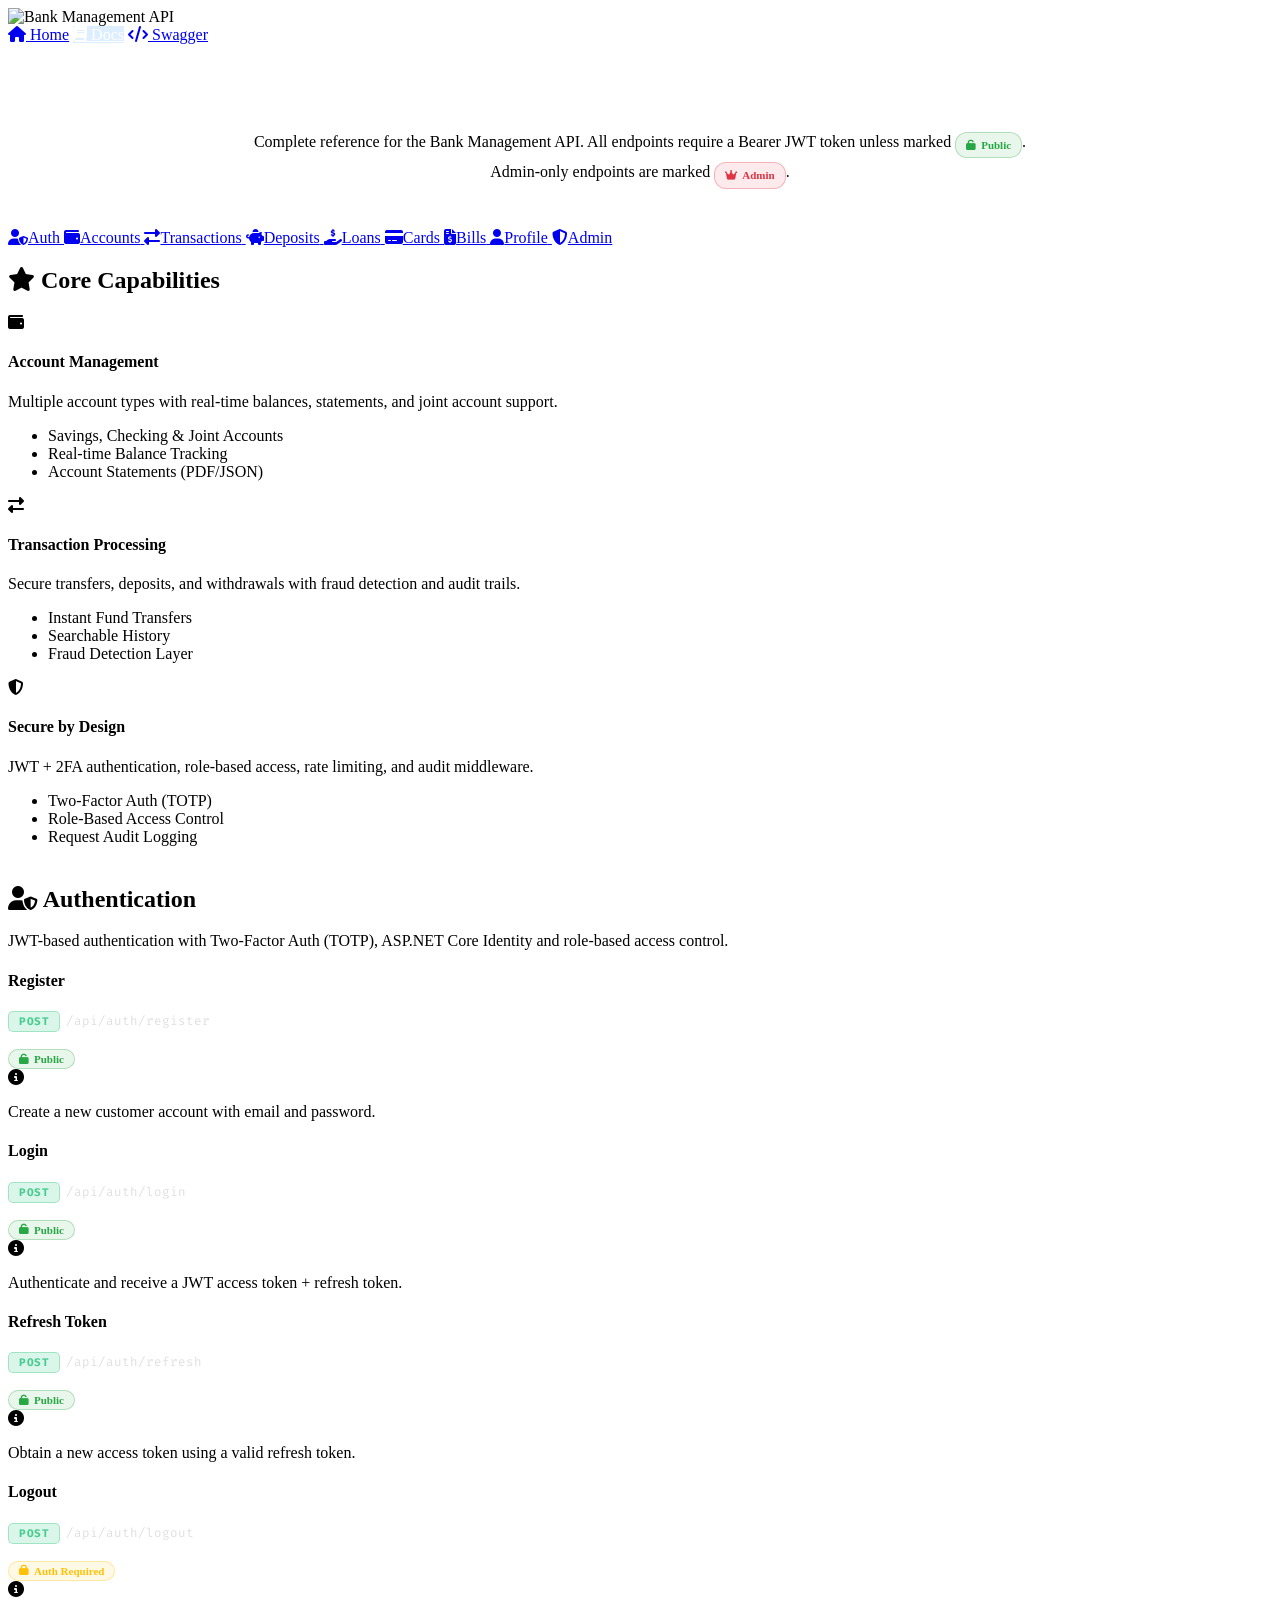
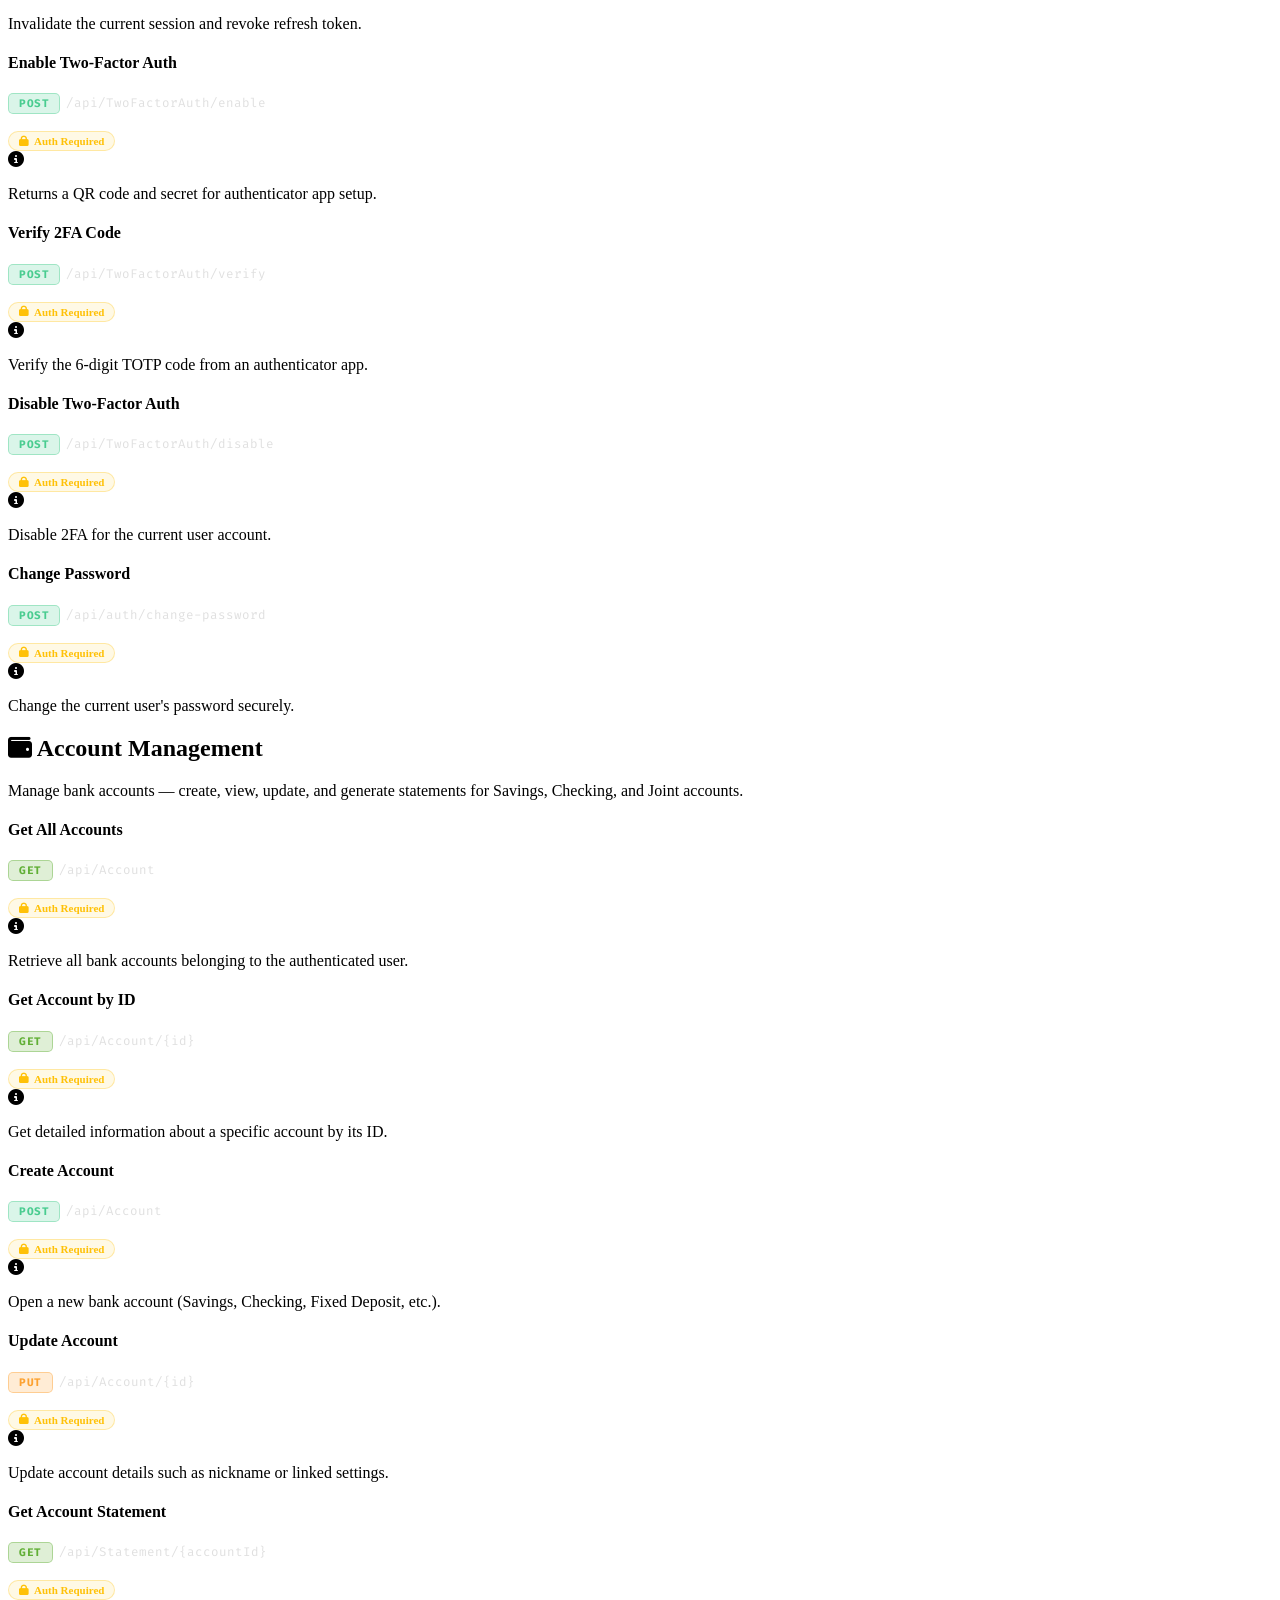
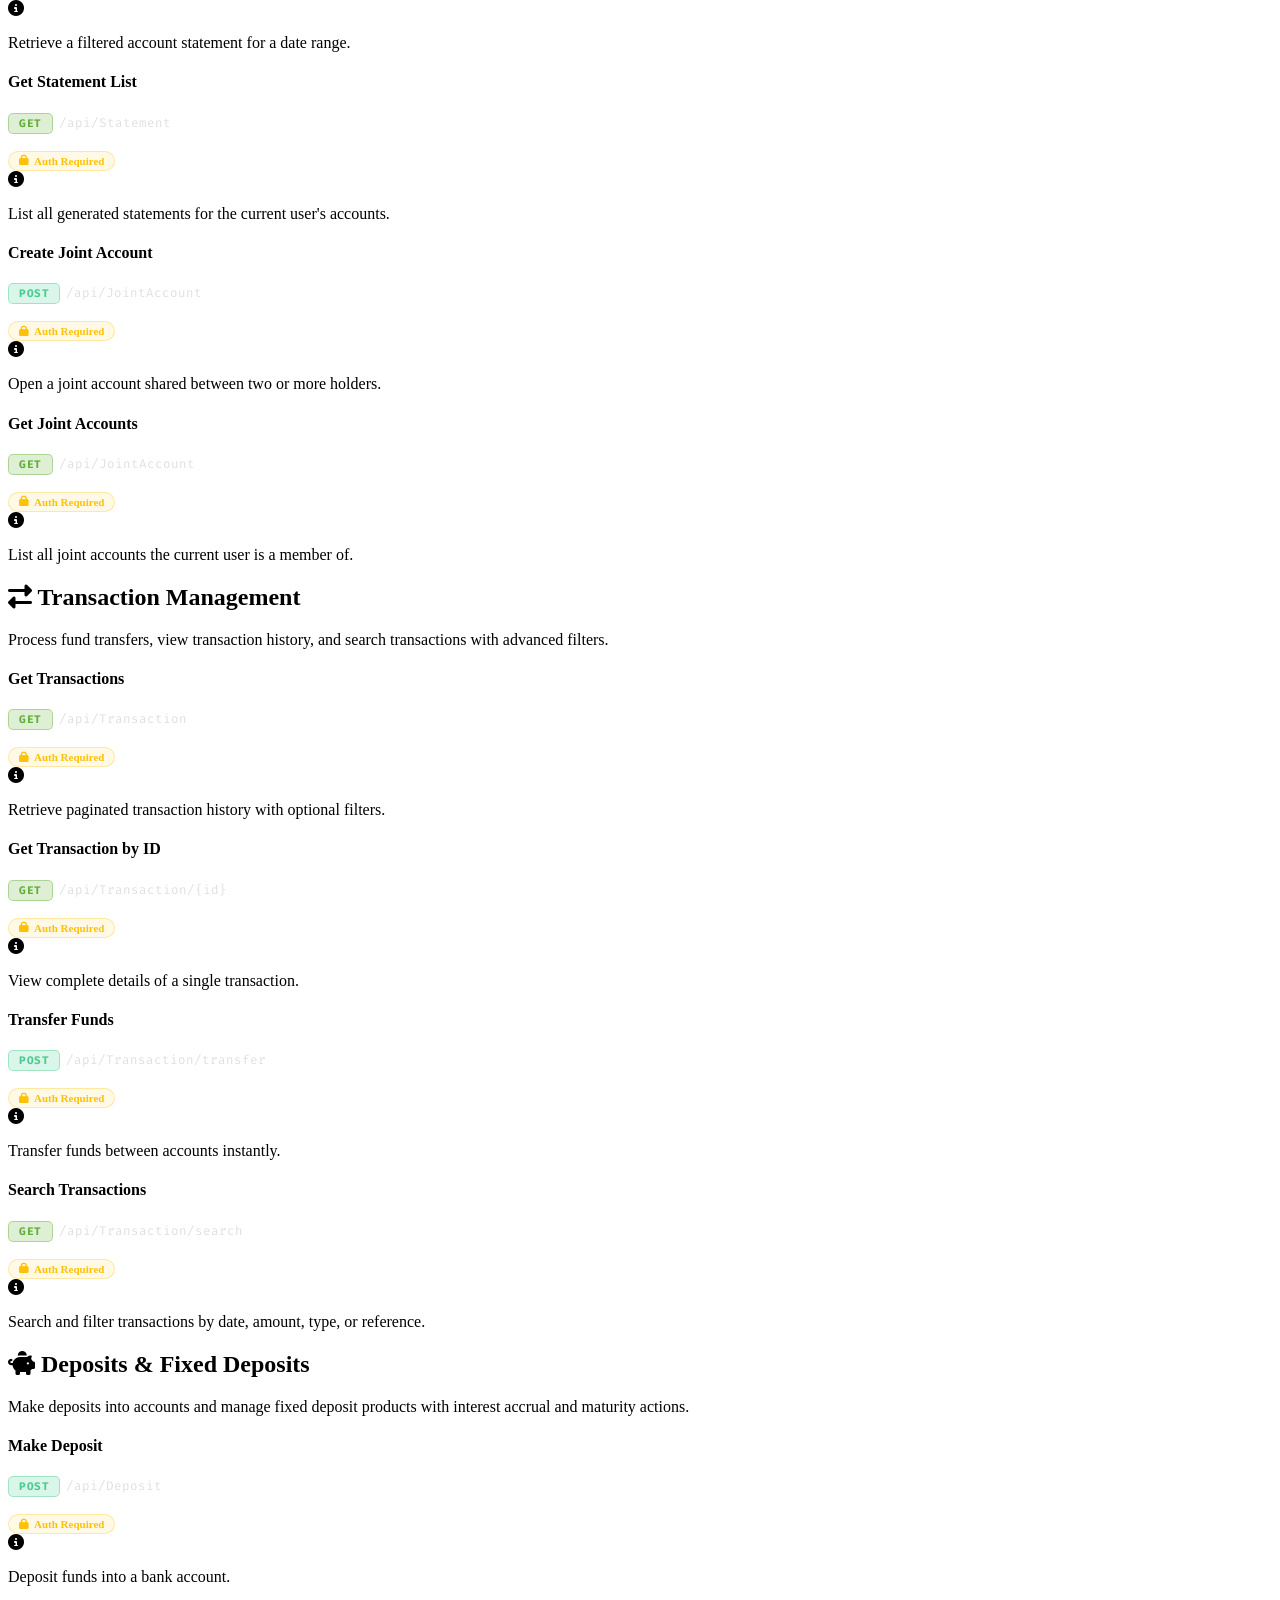
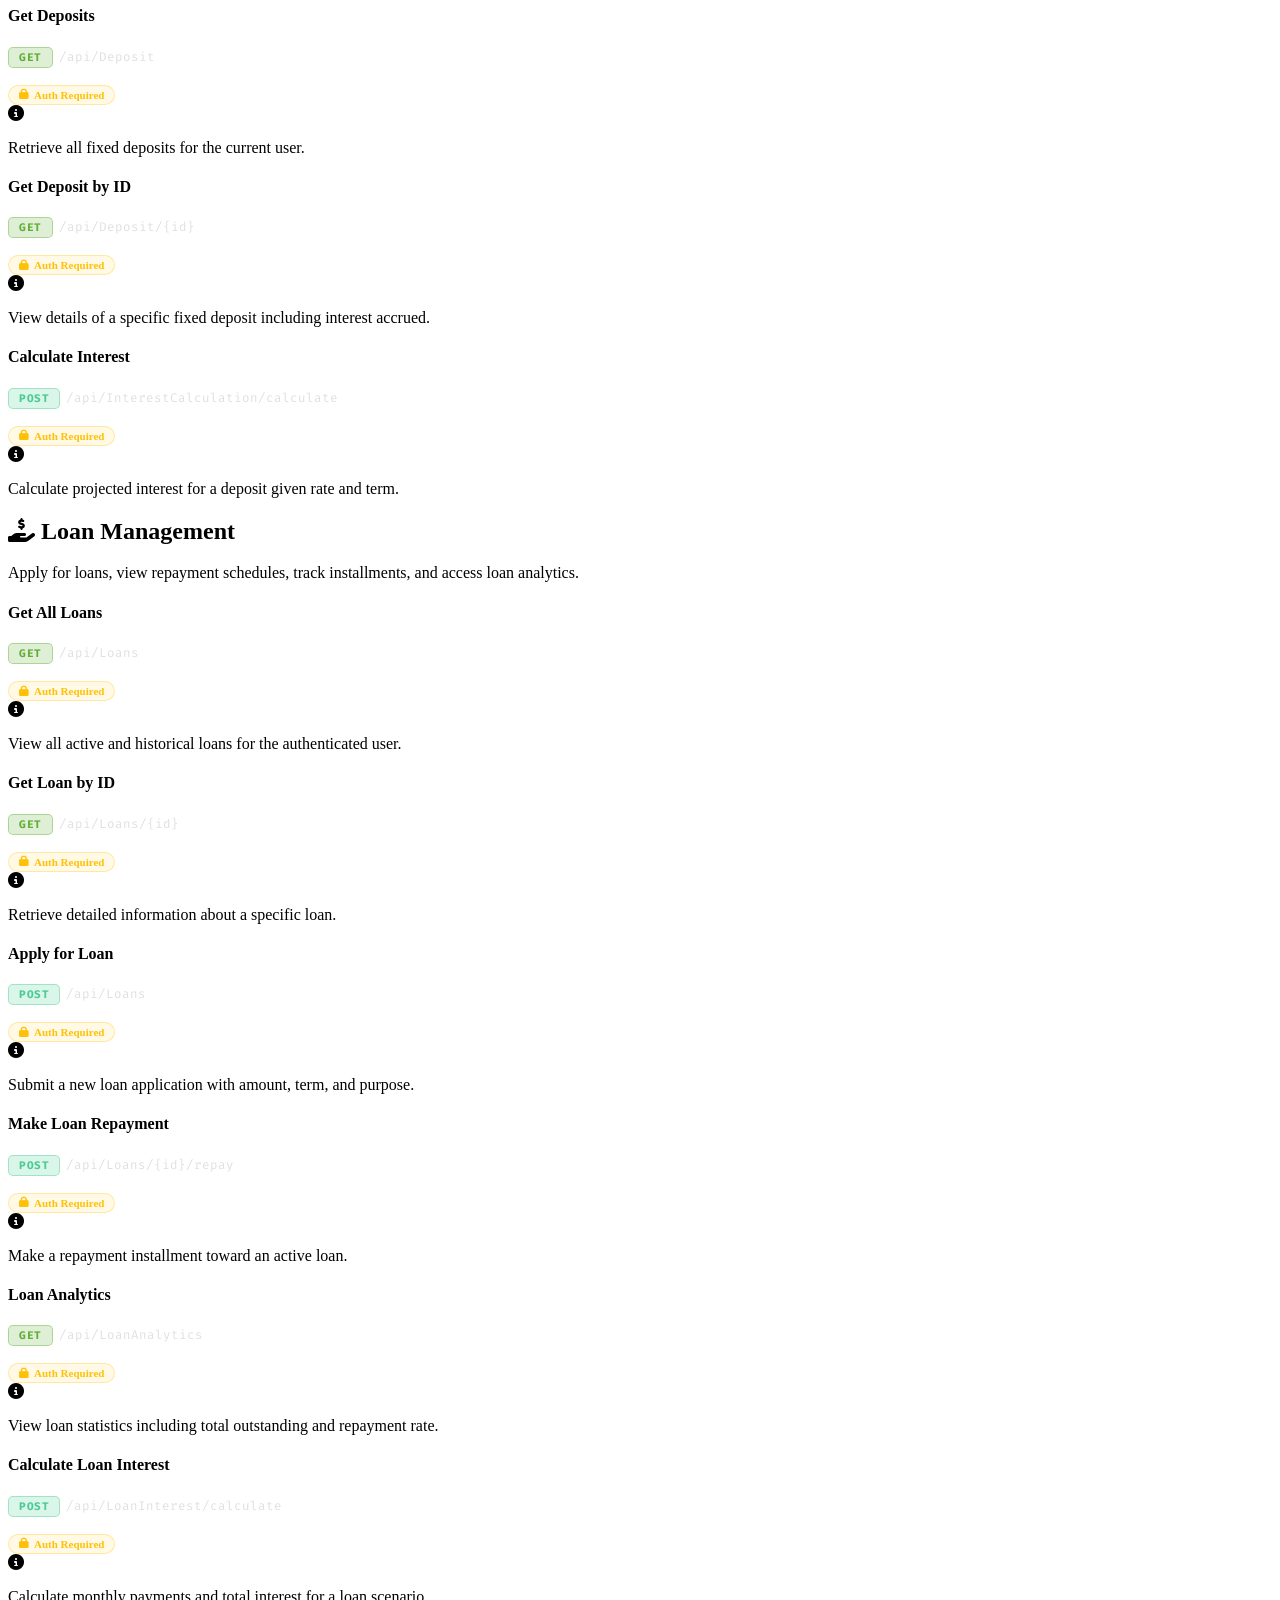
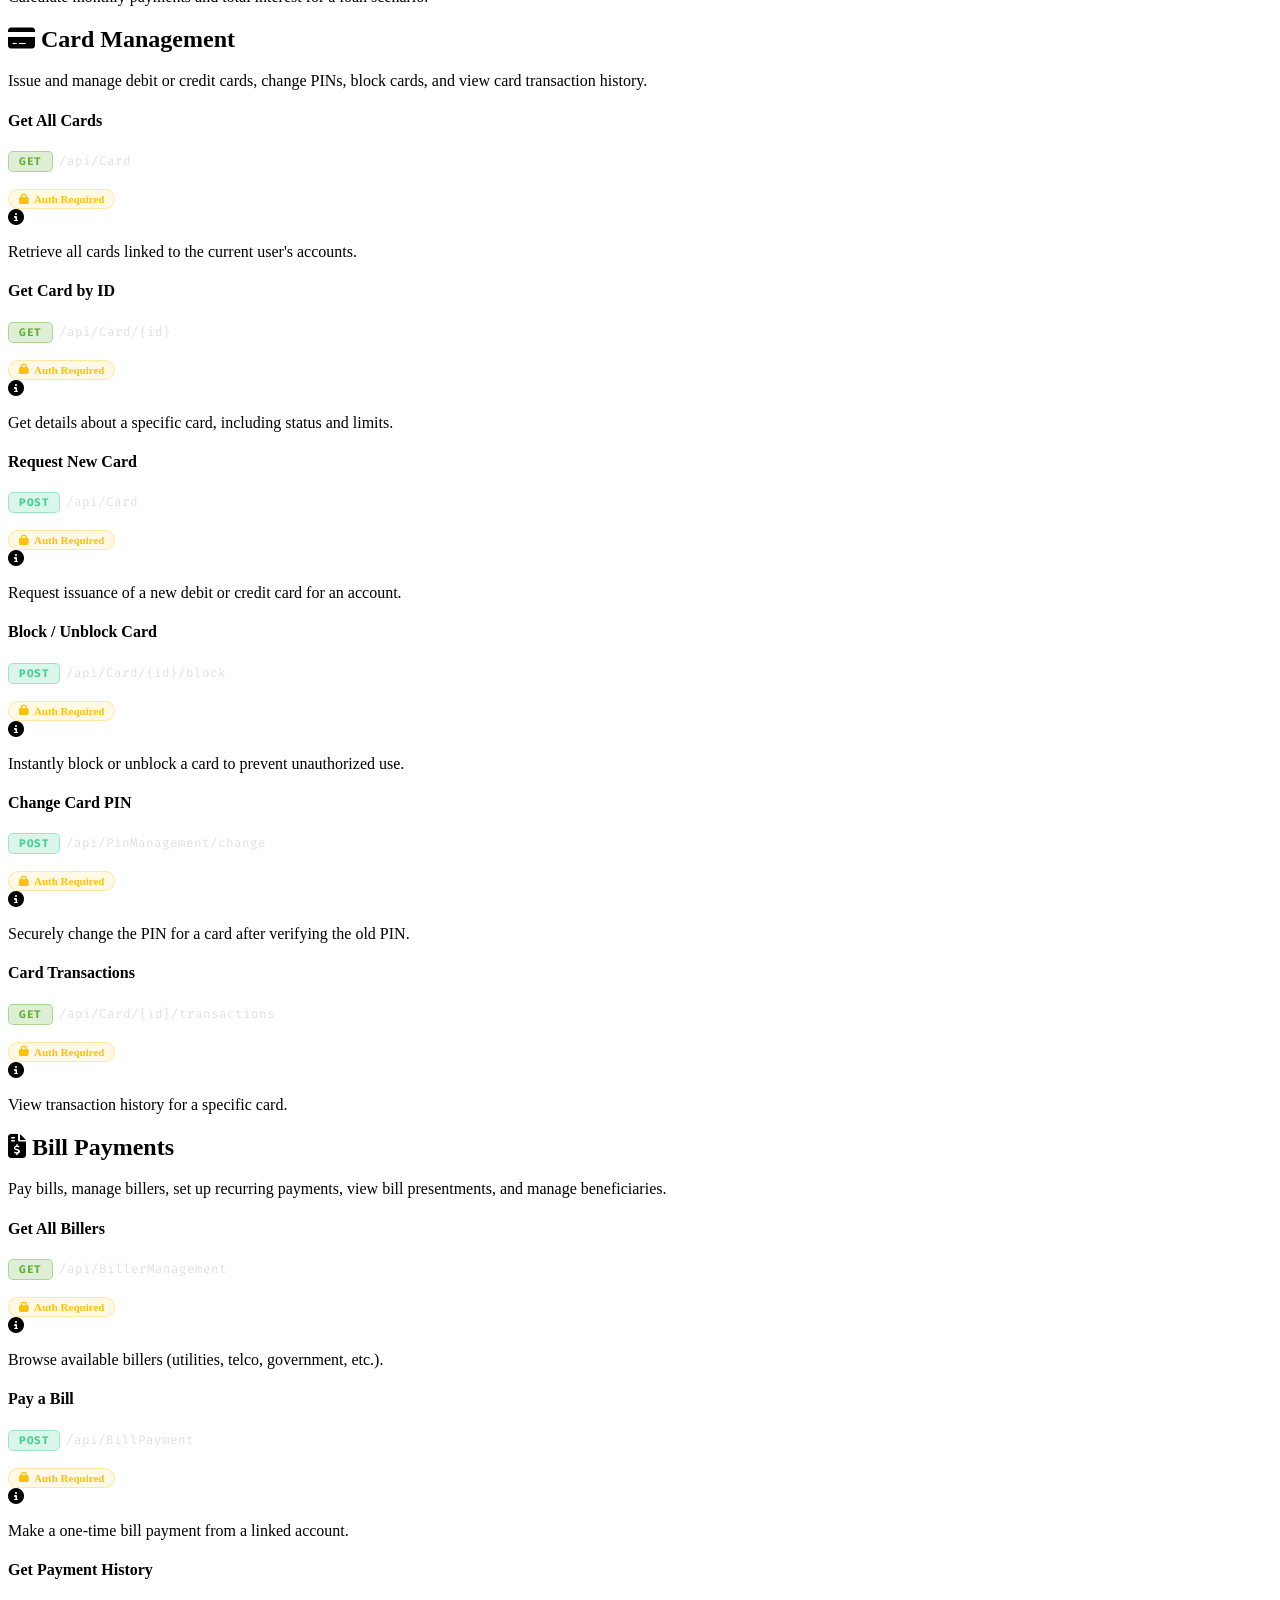
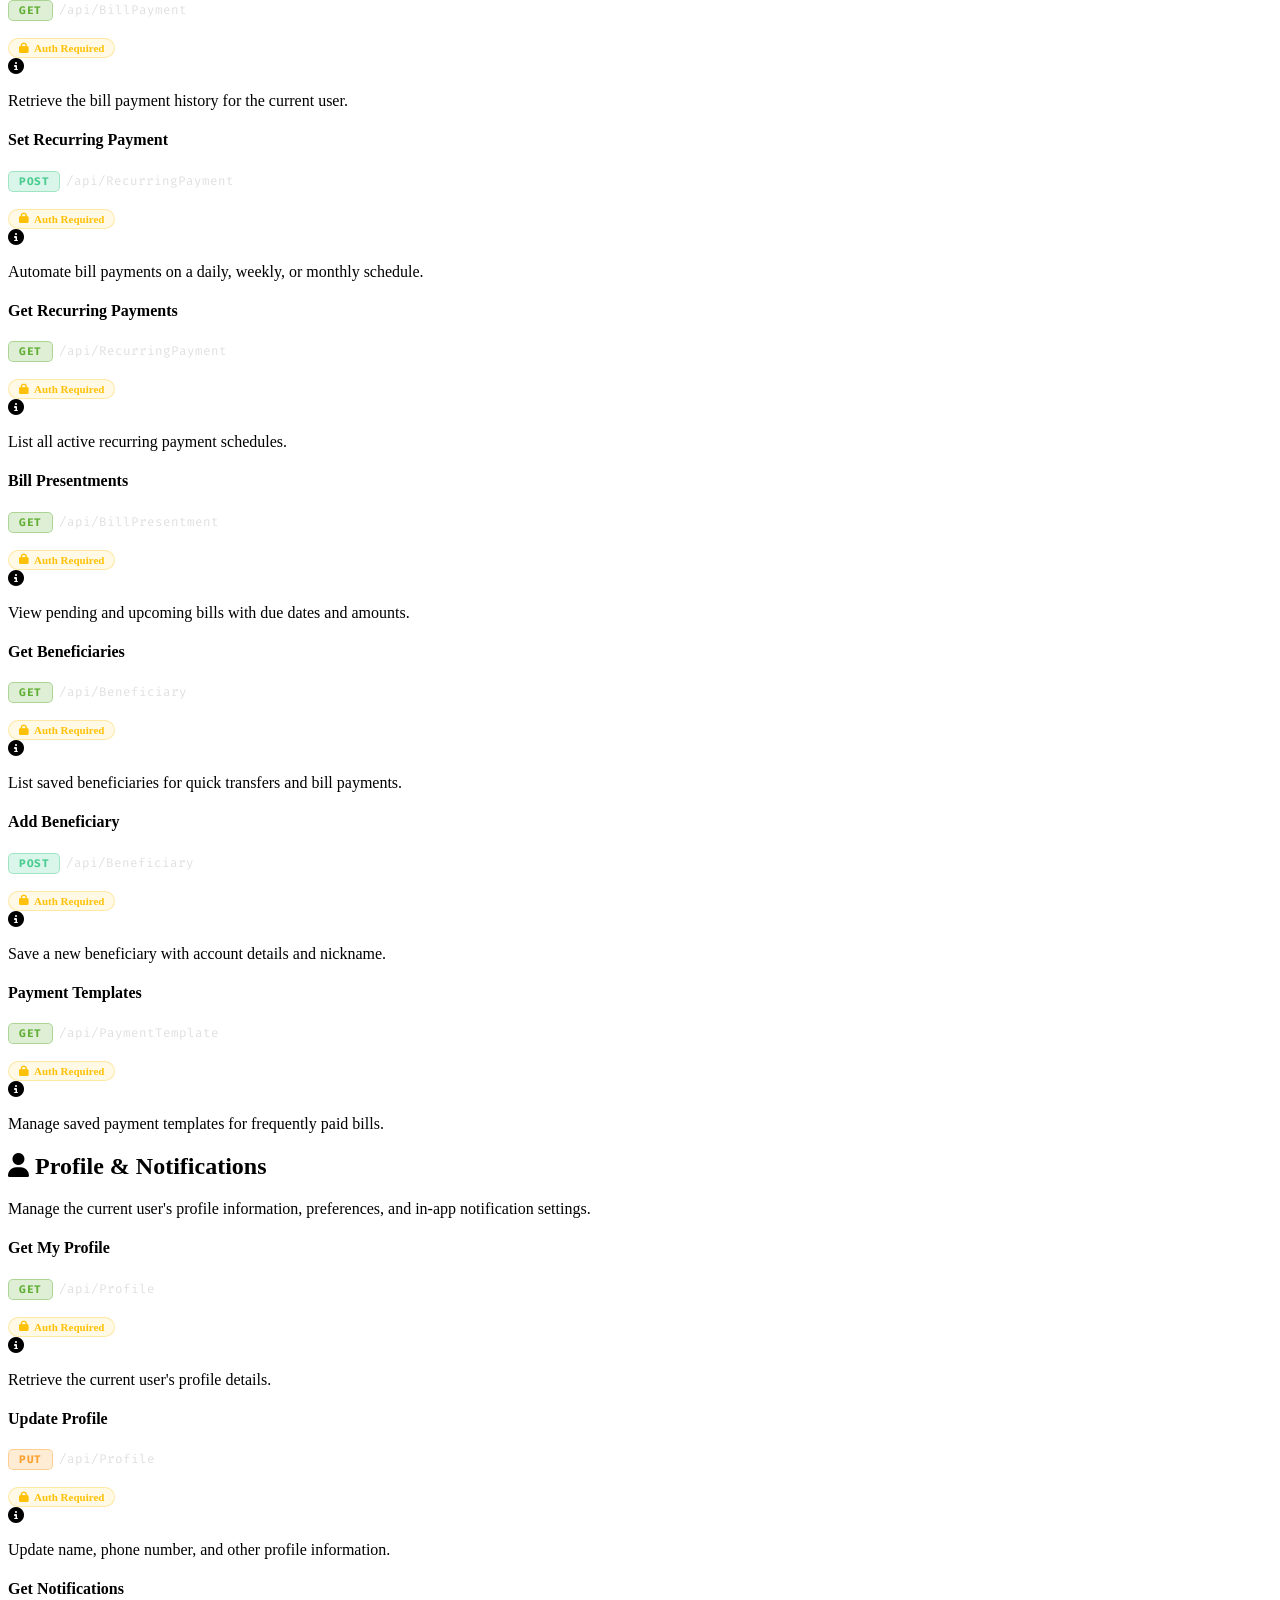
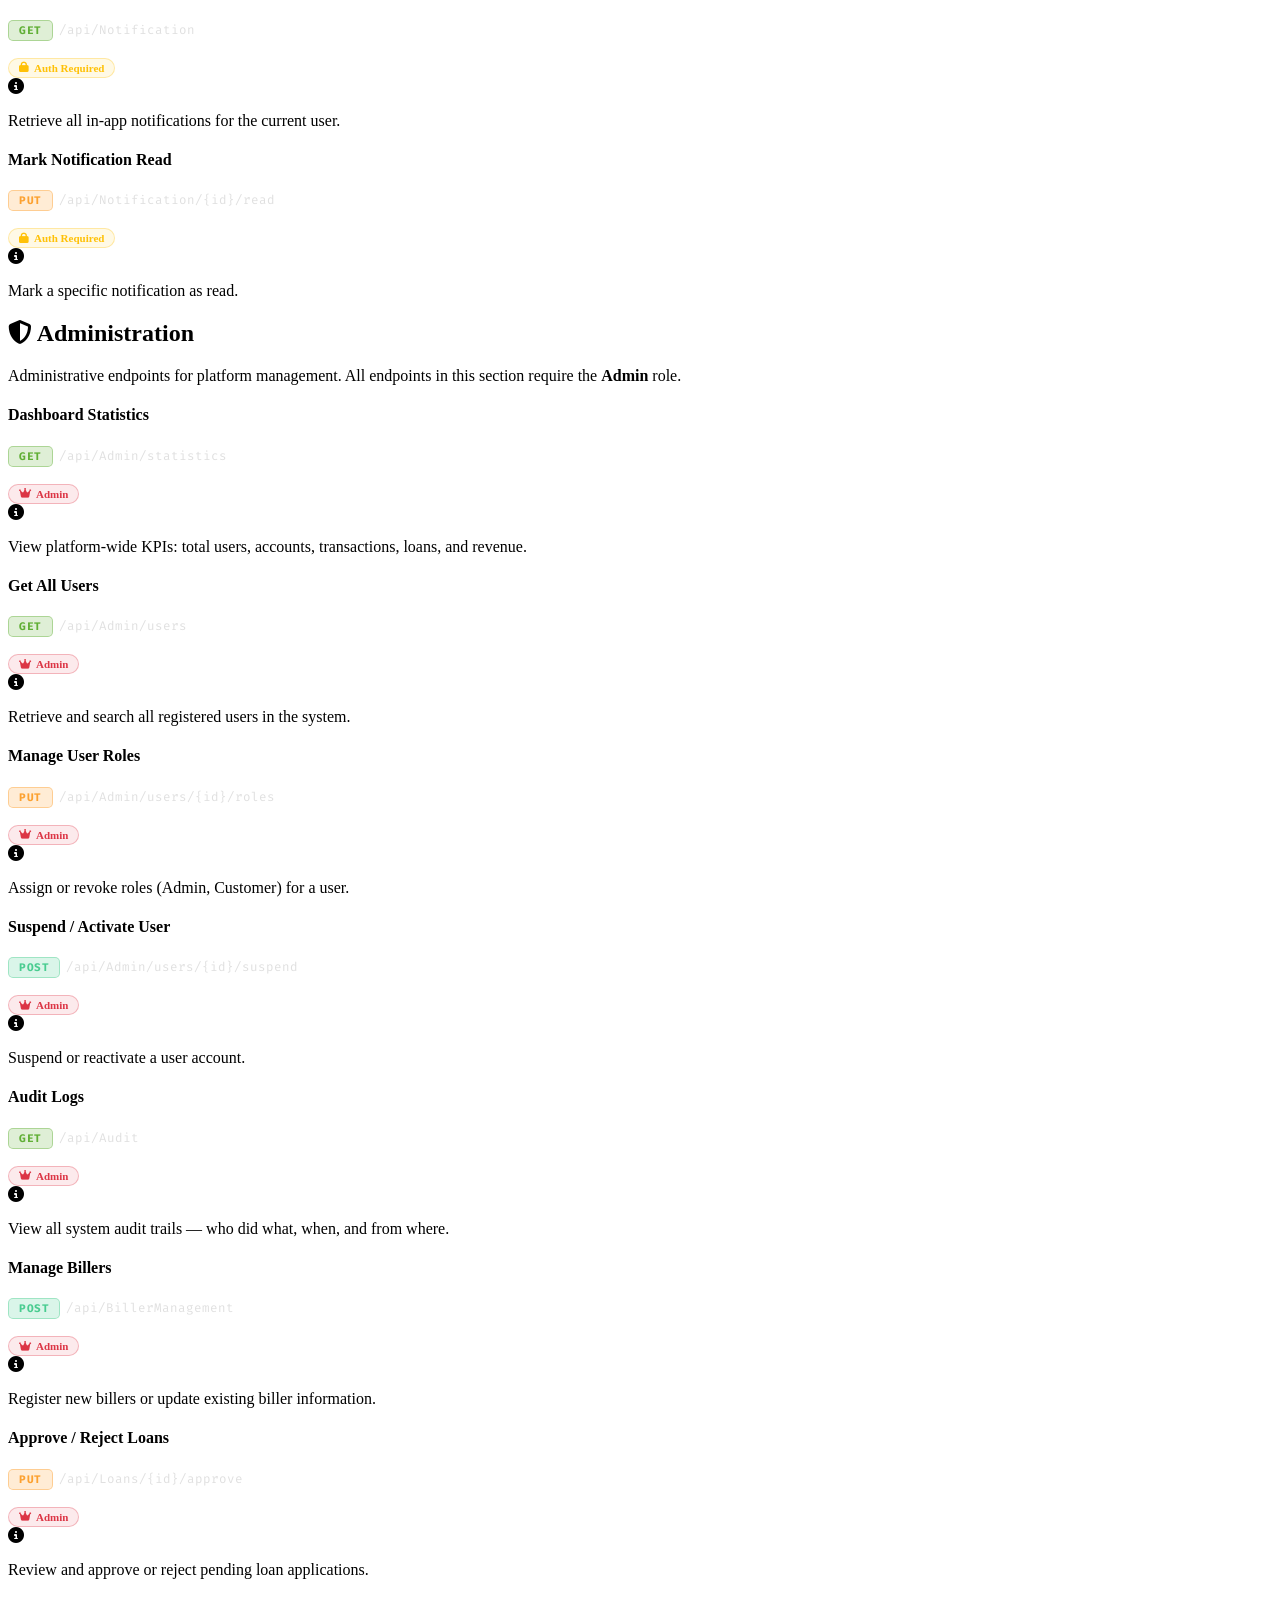
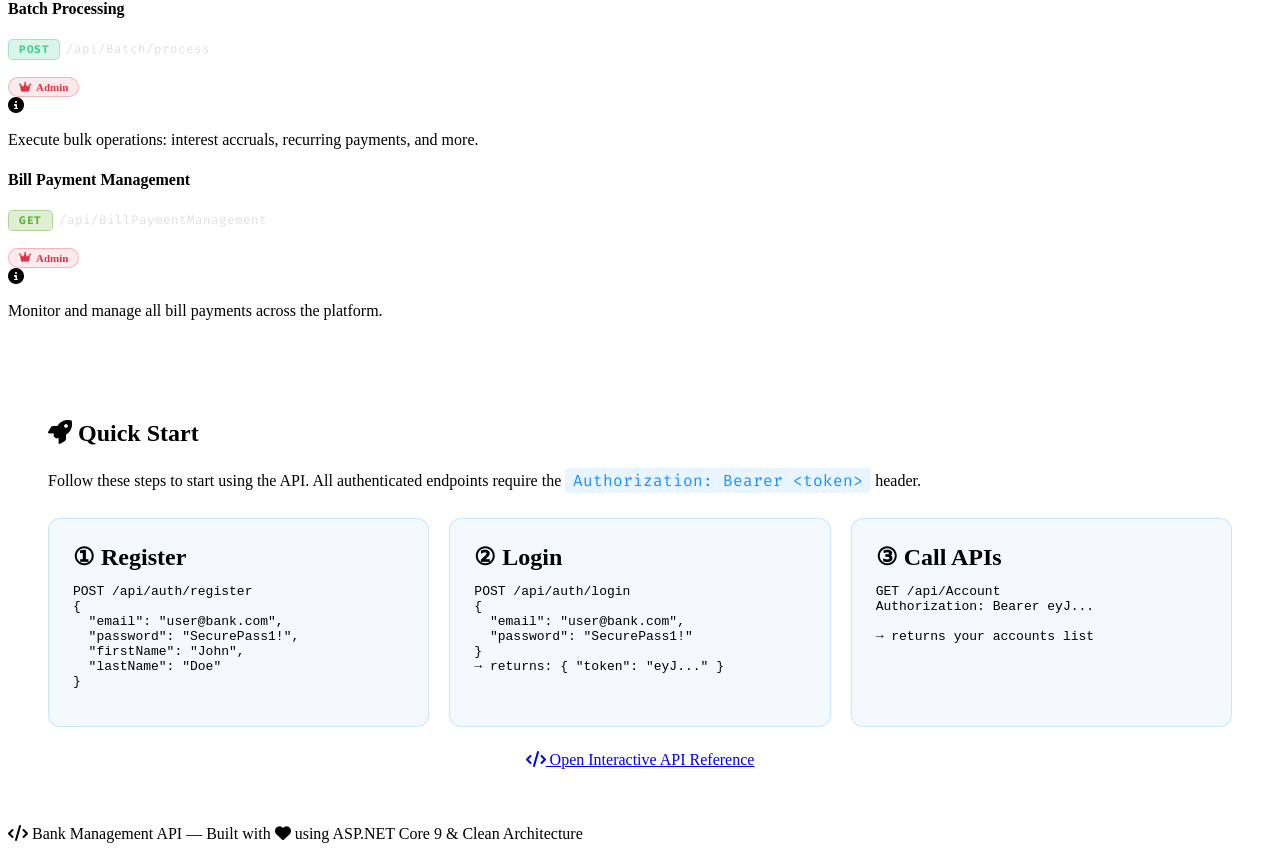
==== src/Bank.Api/wwwroot/Docs.html @ 9b0f3948 "Update website to improve navigation and documentation Move Swagger UI to the /swagger route, enable" ====
<!DOCTYPE html>
<html lang="en">
<head>
    <meta charset="UTF-8">
    <meta name="viewport" content="width=device-width, initial-scale=1.0">
    <meta name="description" content="Bank Management API documentation — explore endpoints for accounts, transactions, loans, cards, bills, and administration.">
    <title>Bank Management API — Docs</title>
    <link rel="icon" type="image/x-icon" href="/images/logo.png">
    <link rel="stylesheet" href="/community-car.css">
    <link rel="preconnect" href="https://fonts.googleapis.com">
    <link rel="preconnect" href="https://fonts.gstatic.com" crossorigin>
    <link href="https://fonts.googleapis.com/css2?family=Poppins:wght@300;400;500;600;700&family=Fira+Code:wght@400;700&display=swap" rel="stylesheet">
    <link rel="stylesheet" href="https://cdnjs.cloudflare.com/ajax/libs/font-awesome/6.5.1/css/all.min.css">
    <style>
        nav a.active { color: white; background: rgba(30,144,255,0.15); }
        .method-badge {
            display: inline-block;
            padding: 2px 10px;
            border-radius: 5px;
            font-size: 11px;
            font-weight: 700;
            letter-spacing: 0.5px;
            margin-right: 6px;
            font-family: 'Fira Code', monospace;
        }
        .method-get    { background: rgba(97,175,54,0.2);  color: #61af36; border: 1px solid rgba(97,175,54,0.4); }
        .method-post   { background: rgba(73,204,144,0.2); color: #49cc90; border: 1px solid rgba(73,204,144,0.4); }
        .method-put    { background: rgba(252,161,48,0.2); color: #fca130; border: 1px solid rgba(252,161,48,0.4); }
        .method-delete { background: rgba(249,62,62,0.2);  color: #f93e3e; border: 1px solid rgba(249,62,62,0.4); }
        .method-patch  { background: rgba(80,160,255,0.2); color: #50a0ff; border: 1px solid rgba(80,160,255,0.4); }
        .endpoint-card code {
            font-family: 'Fira Code', monospace;
            font-size: 12.5px;
            color: #e0e0e0;
            word-break: break-all;
        }
        .auth-badge {
            display: inline-flex;
            align-items: center;
            gap: 5px;
            padding: 3px 10px;
            border-radius: 12px;
            font-size: 11px;
            font-weight: 600;
            background: rgba(255,193,7,0.1);
            color: #ffc107;
            border: 1px solid rgba(255,193,7,0.3);
            margin-top: 4px;
        }
        .auth-badge.admin-badge {
            background: rgba(220,53,69,0.1);
            color: #dc3545;
            border-color: rgba(220,53,69,0.3);
        }
        .auth-badge.public-badge {
            background: rgba(40,167,69,0.1);
            color: #28a745;
            border-color: rgba(40,167,69,0.3);
        }
    </style>
</head>
<body>

    <nav>
        <div class="intrologo">
            <img src="/images/logo.png" alt="Bank Management API">
        </div>
        <div>
            <a href="/"><i class="fa-solid fa-house"></i> Home</a>
            <a href="/Docs.html" class="active"><i class="fa-solid fa-book"></i> Docs</a>
            <a href="/swagger"><i class="fa-solid fa-code"></i> Swagger</a>
        </div>
    </nav>

    <div class="doccontainer">

        <div style="text-align: center; margin-bottom: 40px;">
            <h1 style="font-size: 2.5rem; margin-bottom: 10px; color: white;">API Documentation</h1>
            <p style="color: var(--text-muted); max-width: 800px; margin: 0 auto; font-size: 1rem; line-height: 1.7;">
                Complete reference for the Bank Management API. All endpoints require a Bearer JWT token unless marked
                <span class="auth-badge public-badge" style="vertical-align:middle;"><i class="fa-solid fa-unlock"></i> Public</span>.
                Admin-only endpoints are marked
                <span class="auth-badge admin-badge" style="vertical-align:middle;"><i class="fa-solid fa-crown"></i> Admin</span>.
            </p>
        </div>

        <!-- Sticky Tab Navigation -->
        <div class="tab-navigation">
            <a href="#auth"         class="tab-link active" data-section="auth">
                <i class="fa-solid fa-user-shield"></i><span>Auth</span>
            </a>
            <a href="#accounts"     class="tab-link" data-section="accounts">
                <i class="fa-solid fa-wallet"></i><span>Accounts</span>
            </a>
            <a href="#transactions" class="tab-link" data-section="transactions">
                <i class="fa-solid fa-exchange-alt"></i><span>Transactions</span>
            </a>
            <a href="#deposits"     class="tab-link" data-section="deposits">
                <i class="fa-solid fa-piggy-bank"></i><span>Deposits</span>
            </a>
            <a href="#loans"        class="tab-link" data-section="loans">
                <i class="fa-solid fa-hand-holding-dollar"></i><span>Loans</span>
            </a>
            <a href="#cards"        class="tab-link" data-section="cards">
                <i class="fa-solid fa-credit-card"></i><span>Cards</span>
            </a>
            <a href="#bills"        class="tab-link" data-section="bills">
                <i class="fa-solid fa-file-invoice-dollar"></i><span>Bills</span>
            </a>
            <a href="#profiles"     class="tab-link" data-section="profiles">
                <i class="fa-solid fa-user"></i><span>Profile</span>
            </a>
            <a href="#admin"        class="tab-link" data-section="admin">
                <i class="fa-solid fa-shield-halved"></i><span>Admin</span>
            </a>
        </div>

        <div class="docs-content-full">

            <!-- ===== FEATURES ===== -->
            <section id="features" style="margin-bottom: 40px;">
                <h2 class="section-title"><i class="fa-solid fa-star"></i> Core Capabilities</h2>
                <div class="features-grid">
                    <div class="feature-card">
                        <i class="fa-solid fa-wallet feature-icon"></i>
                        <h4>Account Management</h4>
                        <p>Multiple account types with real-time balances, statements, and joint account support.</p>
                        <ul class="feature-list">
                            <li>Savings, Checking &amp; Joint Accounts</li>
                            <li>Real-time Balance Tracking</li>
                            <li>Account Statements (PDF/JSON)</li>
                        </ul>
                    </div>
                    <div class="feature-card">
                        <i class="fa-solid fa-exchange-alt feature-icon"></i>
                        <h4>Transaction Processing</h4>
                        <p>Secure transfers, deposits, and withdrawals with fraud detection and audit trails.</p>
                        <ul class="feature-list">
                            <li>Instant Fund Transfers</li>
                            <li>Searchable History</li>
                            <li>Fraud Detection Layer</li>
                        </ul>
                    </div>
                    <div class="feature-card">
                        <i class="fa-solid fa-shield-halved feature-icon"></i>
                        <h4>Secure by Design</h4>
                        <p>JWT + 2FA authentication, role-based access, rate limiting, and audit middleware.</p>
                        <ul class="feature-list">
                            <li>Two-Factor Auth (TOTP)</li>
                            <li>Role-Based Access Control</li>
                            <li>Request Audit Logging</li>
                        </ul>
                    </div>
                </div>
            </section>

            <!-- ===== AUTHENTICATION ===== -->
            <div class="resources" id="auth">
                <h2><i class="fa-solid fa-user-shield"></i> Authentication</h2>
                <p>JWT-based authentication with Two-Factor Auth (TOTP), ASP.NET Core Identity and role-based access control.</p>

                <div class="endpoints-grid">
                    <div class="endpoint-card">
                        <h4>Register</h4>
                        <div class="docbox">
                            <pre><code><span class="method-badge method-post">POST</span>/api/auth/register</code></pre>
                        </div>
                        <span class="auth-badge public-badge"><i class="fa-solid fa-unlock"></i> Public</span>
                        <div class="infodiv">
                            <i class="fa-solid fa-circle-info"></i>
                            <p class="info">Create a new customer account with email and password.</p>
                        </div>
                    </div>

                    <div class="endpoint-card">
                        <h4>Login</h4>
                        <div class="docbox">
                            <pre><code><span class="method-badge method-post">POST</span>/api/auth/login</code></pre>
                        </div>
                        <span class="auth-badge public-badge"><i class="fa-solid fa-unlock"></i> Public</span>
                        <div class="infodiv">
                            <i class="fa-solid fa-circle-info"></i>
                            <p class="info">Authenticate and receive a JWT access token + refresh token.</p>
                        </div>
                    </div>

                    <div class="endpoint-card">
                        <h4>Refresh Token</h4>
                        <div class="docbox">
                            <pre><code><span class="method-badge method-post">POST</span>/api/auth/refresh</code></pre>
                        </div>
                        <span class="auth-badge public-badge"><i class="fa-solid fa-unlock"></i> Public</span>
                        <div class="infodiv">
                            <i class="fa-solid fa-circle-info"></i>
                            <p class="info">Obtain a new access token using a valid refresh token.</p>
                        </div>
                    </div>

                    <div class="endpoint-card">
                        <h4>Logout</h4>
                        <div class="docbox">
                            <pre><code><span class="method-badge method-post">POST</span>/api/auth/logout</code></pre>
                        </div>
                        <span class="auth-badge"><i class="fa-solid fa-lock"></i> Auth Required</span>
                        <div class="infodiv">
                            <i class="fa-solid fa-circle-info"></i>
                            <p class="info">Invalidate the current session and revoke refresh token.</p>
                        </div>
                    </div>

                    <div class="endpoint-card">
                        <h4>Enable Two-Factor Auth</h4>
                        <div class="docbox">
                            <pre><code><span class="method-badge method-post">POST</span>/api/TwoFactorAuth/enable</code></pre>
                        </div>
                        <span class="auth-badge"><i class="fa-solid fa-lock"></i> Auth Required</span>
                        <div class="infodiv">
                            <i class="fa-solid fa-circle-info"></i>
                            <p class="info">Returns a QR code and secret for authenticator app setup.</p>
                        </div>
                    </div>

                    <div class="endpoint-card">
                        <h4>Verify 2FA Code</h4>
                        <div class="docbox">
                            <pre><code><span class="method-badge method-post">POST</span>/api/TwoFactorAuth/verify</code></pre>
                        </div>
                        <span class="auth-badge"><i class="fa-solid fa-lock"></i> Auth Required</span>
                        <div class="infodiv">
                            <i class="fa-solid fa-circle-info"></i>
                            <p class="info">Verify the 6-digit TOTP code from an authenticator app.</p>
                        </div>
                    </div>

                    <div class="endpoint-card">
                        <h4>Disable Two-Factor Auth</h4>
                        <div class="docbox">
                            <pre><code><span class="method-badge method-post">POST</span>/api/TwoFactorAuth/disable</code></pre>
                        </div>
                        <span class="auth-badge"><i class="fa-solid fa-lock"></i> Auth Required</span>
                        <div class="infodiv">
                            <i class="fa-solid fa-circle-info"></i>
                            <p class="info">Disable 2FA for the current user account.</p>
                        </div>
                    </div>

                    <div class="endpoint-card">
                        <h4>Change Password</h4>
                        <div class="docbox">
                            <pre><code><span class="method-badge method-post">POST</span>/api/auth/change-password</code></pre>
                        </div>
                        <span class="auth-badge"><i class="fa-solid fa-lock"></i> Auth Required</span>
                        <div class="infodiv">
                            <i class="fa-solid fa-circle-info"></i>
                            <p class="info">Change the current user's password securely.</p>
                        </div>
                    </div>
                </div>
            </div>

            <!-- ===== ACCOUNTS ===== -->
            <div class="resources" id="accounts">
                <h2><i class="fa-solid fa-wallet"></i> Account Management</h2>
                <p>Manage bank accounts — create, view, update, and generate statements for Savings, Checking, and Joint accounts.</p>

                <div class="endpoints-grid">
                    <div class="endpoint-card">
                        <h4>Get All Accounts</h4>
                        <div class="docbox">
                            <pre><code><span class="method-badge method-get">GET</span>/api/Account</code></pre>
                        </div>
                        <span class="auth-badge"><i class="fa-solid fa-lock"></i> Auth Required</span>
                        <div class="infodiv">
                            <i class="fa-solid fa-circle-info"></i>
                            <p class="info">Retrieve all bank accounts belonging to the authenticated user.</p>
                        </div>
                    </div>

                    <div class="endpoint-card">
                        <h4>Get Account by ID</h4>
                        <div class="docbox">
                            <pre><code><span class="method-badge method-get">GET</span>/api/Account/{id}</code></pre>
                        </div>
                        <span class="auth-badge"><i class="fa-solid fa-lock"></i> Auth Required</span>
                        <div class="infodiv">
                            <i class="fa-solid fa-circle-info"></i>
                            <p class="info">Get detailed information about a specific account by its ID.</p>
                        </div>
                    </div>

                    <div class="endpoint-card">
                        <h4>Create Account</h4>
                        <div class="docbox">
                            <pre><code><span class="method-badge method-post">POST</span>/api/Account</code></pre>
                        </div>
                        <span class="auth-badge"><i class="fa-solid fa-lock"></i> Auth Required</span>
                        <div class="infodiv">
                            <i class="fa-solid fa-circle-info"></i>
                            <p class="info">Open a new bank account (Savings, Checking, Fixed Deposit, etc.).</p>
                        </div>
                    </div>

                    <div class="endpoint-card">
                        <h4>Update Account</h4>
                        <div class="docbox">
                            <pre><code><span class="method-badge method-put">PUT</span>/api/Account/{id}</code></pre>
                        </div>
                        <span class="auth-badge"><i class="fa-solid fa-lock"></i> Auth Required</span>
                        <div class="infodiv">
                            <i class="fa-solid fa-circle-info"></i>
                            <p class="info">Update account details such as nickname or linked settings.</p>
                        </div>
                    </div>

                    <div class="endpoint-card">
                        <h4>Get Account Statement</h4>
                        <div class="docbox">
                            <pre><code><span class="method-badge method-get">GET</span>/api/Statement/{accountId}</code></pre>
                        </div>
                        <span class="auth-badge"><i class="fa-solid fa-lock"></i> Auth Required</span>
                        <div class="infodiv">
                            <i class="fa-solid fa-circle-info"></i>
                            <p class="info">Retrieve a filtered account statement for a date range.</p>
                        </div>
                    </div>

                    <div class="endpoint-card">
                        <h4>Get Statement List</h4>
                        <div class="docbox">
                            <pre><code><span class="method-badge method-get">GET</span>/api/Statement</code></pre>
                        </div>
                        <span class="auth-badge"><i class="fa-solid fa-lock"></i> Auth Required</span>
                        <div class="infodiv">
                            <i class="fa-solid fa-circle-info"></i>
                            <p class="info">List all generated statements for the current user's accounts.</p>
                        </div>
                    </div>

                    <div class="endpoint-card">
                        <h4>Create Joint Account</h4>
                        <div class="docbox">
                            <pre><code><span class="method-badge method-post">POST</span>/api/JointAccount</code></pre>
                        </div>
                        <span class="auth-badge"><i class="fa-solid fa-lock"></i> Auth Required</span>
                        <div class="infodiv">
                            <i class="fa-solid fa-circle-info"></i>
                            <p class="info">Open a joint account shared between two or more holders.</p>
                        </div>
                    </div>

                    <div class="endpoint-card">
                        <h4>Get Joint Accounts</h4>
                        <div class="docbox">
                            <pre><code><span class="method-badge method-get">GET</span>/api/JointAccount</code></pre>
                        </div>
                        <span class="auth-badge"><i class="fa-solid fa-lock"></i> Auth Required</span>
                        <div class="infodiv">
                            <i class="fa-solid fa-circle-info"></i>
                            <p class="info">List all joint accounts the current user is a member of.</p>
                        </div>
                    </div>
                </div>
            </div>

            <!-- ===== TRANSACTIONS ===== -->
            <div class="resources" id="transactions">
                <h2><i class="fa-solid fa-exchange-alt"></i> Transaction Management</h2>
                <p>Process fund transfers, view transaction history, and search transactions with advanced filters.</p>

                <div class="endpoints-grid">
                    <div class="endpoint-card">
                        <h4>Get Transactions</h4>
                        <div class="docbox">
                            <pre><code><span class="method-badge method-get">GET</span>/api/Transaction</code></pre>
                        </div>
                        <span class="auth-badge"><i class="fa-solid fa-lock"></i> Auth Required</span>
                        <div class="infodiv">
                            <i class="fa-solid fa-circle-info"></i>
                            <p class="info">Retrieve paginated transaction history with optional filters.</p>
                        </div>
                    </div>

                    <div class="endpoint-card">
                        <h4>Get Transaction by ID</h4>
                        <div class="docbox">
                            <pre><code><span class="method-badge method-get">GET</span>/api/Transaction/{id}</code></pre>
                        </div>
                        <span class="auth-badge"><i class="fa-solid fa-lock"></i> Auth Required</span>
                        <div class="infodiv">
                            <i class="fa-solid fa-circle-info"></i>
                            <p class="info">View complete details of a single transaction.</p>
                        </div>
                    </div>

                    <div class="endpoint-card">
                        <h4>Transfer Funds</h4>
                        <div class="docbox">
                            <pre><code><span class="method-badge method-post">POST</span>/api/Transaction/transfer</code></pre>
                        </div>
                        <span class="auth-badge"><i class="fa-solid fa-lock"></i> Auth Required</span>
                        <div class="infodiv">
                            <i class="fa-solid fa-circle-info"></i>
                            <p class="info">Transfer funds between accounts instantly.</p>
                        </div>
                    </div>

                    <div class="endpoint-card">
                        <h4>Search Transactions</h4>
                        <div class="docbox">
                            <pre><code><span class="method-badge method-get">GET</span>/api/Transaction/search</code></pre>
                        </div>
                        <span class="auth-badge"><i class="fa-solid fa-lock"></i> Auth Required</span>
                        <div class="infodiv">
                            <i class="fa-solid fa-circle-info"></i>
                            <p class="info">Search and filter transactions by date, amount, type, or reference.</p>
                        </div>
                    </div>
                </div>
            </div>

            <!-- ===== DEPOSITS ===== -->
            <div class="resources" id="deposits">
                <h2><i class="fa-solid fa-piggy-bank"></i> Deposits &amp; Fixed Deposits</h2>
                <p>Make deposits into accounts and manage fixed deposit products with interest accrual and maturity actions.</p>

                <div class="endpoints-grid">
                    <div class="endpoint-card">
                        <h4>Make Deposit</h4>
                        <div class="docbox">
                            <pre><code><span class="method-badge method-post">POST</span>/api/Deposit</code></pre>
                        </div>
                        <span class="auth-badge"><i class="fa-solid fa-lock"></i> Auth Required</span>
                        <div class="infodiv">
                            <i class="fa-solid fa-circle-info"></i>
                            <p class="info">Deposit funds into a bank account.</p>
                        </div>
                    </div>

                    <div class="endpoint-card">
                        <h4>Get Deposits</h4>
                        <div class="docbox">
                            <pre><code><span class="method-badge method-get">GET</span>/api/Deposit</code></pre>
                        </div>
                        <span class="auth-badge"><i class="fa-solid fa-lock"></i> Auth Required</span>
                        <div class="infodiv">
                            <i class="fa-solid fa-circle-info"></i>
                            <p class="info">Retrieve all fixed deposits for the current user.</p>
                        </div>
                    </div>

                    <div class="endpoint-card">
                        <h4>Get Deposit by ID</h4>
                        <div class="docbox">
                            <pre><code><span class="method-badge method-get">GET</span>/api/Deposit/{id}</code></pre>
                        </div>
                        <span class="auth-badge"><i class="fa-solid fa-lock"></i> Auth Required</span>
                        <div class="infodiv">
                            <i class="fa-solid fa-circle-info"></i>
                            <p class="info">View details of a specific fixed deposit including interest accrued.</p>
                        </div>
                    </div>

                    <div class="endpoint-card">
                        <h4>Calculate Interest</h4>
                        <div class="docbox">
                            <pre><code><span class="method-badge method-post">POST</span>/api/InterestCalculation/calculate</code></pre>
                        </div>
                        <span class="auth-badge"><i class="fa-solid fa-lock"></i> Auth Required</span>
                        <div class="infodiv">
                            <i class="fa-solid fa-circle-info"></i>
                            <p class="info">Calculate projected interest for a deposit given rate and term.</p>
                        </div>
                    </div>
                </div>
            </div>

            <!-- ===== LOANS ===== -->
            <div class="resources" id="loans">
                <h2><i class="fa-solid fa-hand-holding-dollar"></i> Loan Management</h2>
                <p>Apply for loans, view repayment schedules, track installments, and access loan analytics.</p>

                <div class="endpoints-grid">
                    <div class="endpoint-card">
                        <h4>Get All Loans</h4>
                        <div class="docbox">
                            <pre><code><span class="method-badge method-get">GET</span>/api/Loans</code></pre>
                        </div>
                        <span class="auth-badge"><i class="fa-solid fa-lock"></i> Auth Required</span>
                        <div class="infodiv">
                            <i class="fa-solid fa-circle-info"></i>
                            <p class="info">View all active and historical loans for the authenticated user.</p>
                        </div>
                    </div>

                    <div class="endpoint-card">
                        <h4>Get Loan by ID</h4>
                        <div class="docbox">
                            <pre><code><span class="method-badge method-get">GET</span>/api/Loans/{id}</code></pre>
                        </div>
                        <span class="auth-badge"><i class="fa-solid fa-lock"></i> Auth Required</span>
                        <div class="infodiv">
                            <i class="fa-solid fa-circle-info"></i>
                            <p class="info">Retrieve detailed information about a specific loan.</p>
                        </div>
                    </div>

                    <div class="endpoint-card">
                        <h4>Apply for Loan</h4>
                        <div class="docbox">
                            <pre><code><span class="method-badge method-post">POST</span>/api/Loans</code></pre>
                        </div>
                        <span class="auth-badge"><i class="fa-solid fa-lock"></i> Auth Required</span>
                        <div class="infodiv">
                            <i class="fa-solid fa-circle-info"></i>
                            <p class="info">Submit a new loan application with amount, term, and purpose.</p>
                        </div>
                    </div>

                    <div class="endpoint-card">
                        <h4>Make Loan Repayment</h4>
                        <div class="docbox">
                            <pre><code><span class="method-badge method-post">POST</span>/api/Loans/{id}/repay</code></pre>
                        </div>
                        <span class="auth-badge"><i class="fa-solid fa-lock"></i> Auth Required</span>
                        <div class="infodiv">
                            <i class="fa-solid fa-circle-info"></i>
                            <p class="info">Make a repayment installment toward an active loan.</p>
                        </div>
                    </div>

                    <div class="endpoint-card">
                        <h4>Loan Analytics</h4>
                        <div class="docbox">
                            <pre><code><span class="method-badge method-get">GET</span>/api/LoanAnalytics</code></pre>
                        </div>
                        <span class="auth-badge"><i class="fa-solid fa-lock"></i> Auth Required</span>
                        <div class="infodiv">
                            <i class="fa-solid fa-circle-info"></i>
                            <p class="info">View loan statistics including total outstanding and repayment rate.</p>
                        </div>
                    </div>

                    <div class="endpoint-card">
                        <h4>Calculate Loan Interest</h4>
                        <div class="docbox">
                            <pre><code><span class="method-badge method-post">POST</span>/api/LoanInterest/calculate</code></pre>
                        </div>
                        <span class="auth-badge"><i class="fa-solid fa-lock"></i> Auth Required</span>
                        <div class="infodiv">
                            <i class="fa-solid fa-circle-info"></i>
                            <p class="info">Calculate monthly payments and total interest for a loan scenario.</p>
                        </div>
                    </div>
                </div>
            </div>

            <!-- ===== CARDS ===== -->
            <div class="resources" id="cards">
                <h2><i class="fa-solid fa-credit-card"></i> Card Management</h2>
                <p>Issue and manage debit or credit cards, change PINs, block cards, and view card transaction history.</p>

                <div class="endpoints-grid">
                    <div class="endpoint-card">
                        <h4>Get All Cards</h4>
                        <div class="docbox">
                            <pre><code><span class="method-badge method-get">GET</span>/api/Card</code></pre>
                        </div>
                        <span class="auth-badge"><i class="fa-solid fa-lock"></i> Auth Required</span>
                        <div class="infodiv">
                            <i class="fa-solid fa-circle-info"></i>
                            <p class="info">Retrieve all cards linked to the current user's accounts.</p>
                        </div>
                    </div>

                    <div class="endpoint-card">
                        <h4>Get Card by ID</h4>
                        <div class="docbox">
                            <pre><code><span class="method-badge method-get">GET</span>/api/Card/{id}</code></pre>
                        </div>
                        <span class="auth-badge"><i class="fa-solid fa-lock"></i> Auth Required</span>
                        <div class="infodiv">
                            <i class="fa-solid fa-circle-info"></i>
                            <p class="info">Get details about a specific card, including status and limits.</p>
                        </div>
                    </div>

                    <div class="endpoint-card">
                        <h4>Request New Card</h4>
                        <div class="docbox">
                            <pre><code><span class="method-badge method-post">POST</span>/api/Card</code></pre>
                        </div>
                        <span class="auth-badge"><i class="fa-solid fa-lock"></i> Auth Required</span>
                        <div class="infodiv">
                            <i class="fa-solid fa-circle-info"></i>
                            <p class="info">Request issuance of a new debit or credit card for an account.</p>
                        </div>
                    </div>

                    <div class="endpoint-card">
                        <h4>Block / Unblock Card</h4>
                        <div class="docbox">
                            <pre><code><span class="method-badge method-post">POST</span>/api/Card/{id}/block</code></pre>
                        </div>
                        <span class="auth-badge"><i class="fa-solid fa-lock"></i> Auth Required</span>
                        <div class="infodiv">
                            <i class="fa-solid fa-circle-info"></i>
                            <p class="info">Instantly block or unblock a card to prevent unauthorized use.</p>
                        </div>
                    </div>

                    <div class="endpoint-card">
                        <h4>Change Card PIN</h4>
                        <div class="docbox">
                            <pre><code><span class="method-badge method-post">POST</span>/api/PinManagement/change</code></pre>
                        </div>
                        <span class="auth-badge"><i class="fa-solid fa-lock"></i> Auth Required</span>
                        <div class="infodiv">
                            <i class="fa-solid fa-circle-info"></i>
                            <p class="info">Securely change the PIN for a card after verifying the old PIN.</p>
                        </div>
                    </div>

                    <div class="endpoint-card">
                        <h4>Card Transactions</h4>
                        <div class="docbox">
                            <pre><code><span class="method-badge method-get">GET</span>/api/Card/{id}/transactions</code></pre>
                        </div>
                        <span class="auth-badge"><i class="fa-solid fa-lock"></i> Auth Required</span>
                        <div class="infodiv">
                            <i class="fa-solid fa-circle-info"></i>
                            <p class="info">View transaction history for a specific card.</p>
                        </div>
                    </div>
                </div>
            </div>

            <!-- ===== BILLS ===== -->
            <div class="resources" id="bills">
                <h2><i class="fa-solid fa-file-invoice-dollar"></i> Bill Payments</h2>
                <p>Pay bills, manage billers, set up recurring payments, view bill presentments, and manage beneficiaries.</p>

                <div class="endpoints-grid">
                    <div class="endpoint-card">
                        <h4>Get All Billers</h4>
                        <div class="docbox">
                            <pre><code><span class="method-badge method-get">GET</span>/api/BillerManagement</code></pre>
                        </div>
                        <span class="auth-badge"><i class="fa-solid fa-lock"></i> Auth Required</span>
                        <div class="infodiv">
                            <i class="fa-solid fa-circle-info"></i>
                            <p class="info">Browse available billers (utilities, telco, government, etc.).</p>
                        </div>
                    </div>

                    <div class="endpoint-card">
                        <h4>Pay a Bill</h4>
                        <div class="docbox">
                            <pre><code><span class="method-badge method-post">POST</span>/api/BillPayment</code></pre>
                        </div>
                        <span class="auth-badge"><i class="fa-solid fa-lock"></i> Auth Required</span>
                        <div class="infodiv">
                            <i class="fa-solid fa-circle-info"></i>
                            <p class="info">Make a one-time bill payment from a linked account.</p>
                        </div>
                    </div>

                    <div class="endpoint-card">
                        <h4>Get Payment History</h4>
                        <div class="docbox">
                            <pre><code><span class="method-badge method-get">GET</span>/api/BillPayment</code></pre>
                        </div>
                        <span class="auth-badge"><i class="fa-solid fa-lock"></i> Auth Required</span>
                        <div class="infodiv">
                            <i class="fa-solid fa-circle-info"></i>
                            <p class="info">Retrieve the bill payment history for the current user.</p>
                        </div>
                    </div>

                    <div class="endpoint-card">
                        <h4>Set Recurring Payment</h4>
                        <div class="docbox">
                            <pre><code><span class="method-badge method-post">POST</span>/api/RecurringPayment</code></pre>
                        </div>
                        <span class="auth-badge"><i class="fa-solid fa-lock"></i> Auth Required</span>
                        <div class="infodiv">
                            <i class="fa-solid fa-circle-info"></i>
                            <p class="info">Automate bill payments on a daily, weekly, or monthly schedule.</p>
                        </div>
                    </div>

                    <div class="endpoint-card">
                        <h4>Get Recurring Payments</h4>
                        <div class="docbox">
                            <pre><code><span class="method-badge method-get">GET</span>/api/RecurringPayment</code></pre>
                        </div>
                        <span class="auth-badge"><i class="fa-solid fa-lock"></i> Auth Required</span>
                        <div class="infodiv">
                            <i class="fa-solid fa-circle-info"></i>
                            <p class="info">List all active recurring payment schedules.</p>
                        </div>
                    </div>

                    <div class="endpoint-card">
                        <h4>Bill Presentments</h4>
                        <div class="docbox">
                            <pre><code><span class="method-badge method-get">GET</span>/api/BillPresentment</code></pre>
                        </div>
                        <span class="auth-badge"><i class="fa-solid fa-lock"></i> Auth Required</span>
                        <div class="infodiv">
                            <i class="fa-solid fa-circle-info"></i>
                            <p class="info">View pending and upcoming bills with due dates and amounts.</p>
                        </div>
                    </div>

                    <div class="endpoint-card">
                        <h4>Get Beneficiaries</h4>
                        <div class="docbox">
                            <pre><code><span class="method-badge method-get">GET</span>/api/Beneficiary</code></pre>
                        </div>
                        <span class="auth-badge"><i class="fa-solid fa-lock"></i> Auth Required</span>
                        <div class="infodiv">
                            <i class="fa-solid fa-circle-info"></i>
                            <p class="info">List saved beneficiaries for quick transfers and bill payments.</p>
                        </div>
                    </div>

                    <div class="endpoint-card">
                        <h4>Add Beneficiary</h4>
                        <div class="docbox">
                            <pre><code><span class="method-badge method-post">POST</span>/api/Beneficiary</code></pre>
                        </div>
                        <span class="auth-badge"><i class="fa-solid fa-lock"></i> Auth Required</span>
                        <div class="infodiv">
                            <i class="fa-solid fa-circle-info"></i>
                            <p class="info">Save a new beneficiary with account details and nickname.</p>
                        </div>
                    </div>

                    <div class="endpoint-card">
                        <h4>Payment Templates</h4>
                        <div class="docbox">
                            <pre><code><span class="method-badge method-get">GET</span>/api/PaymentTemplate</code></pre>
                        </div>
                        <span class="auth-badge"><i class="fa-solid fa-lock"></i> Auth Required</span>
                        <div class="infodiv">
                            <i class="fa-solid fa-circle-info"></i>
                            <p class="info">Manage saved payment templates for frequently paid bills.</p>
                        </div>
                    </div>
                </div>
            </div>

            <!-- ===== PROFILE ===== -->
            <div class="resources" id="profiles">
                <h2><i class="fa-solid fa-user"></i> Profile &amp; Notifications</h2>
                <p>Manage the current user's profile information, preferences, and in-app notification settings.</p>

                <div class="endpoints-grid">
                    <div class="endpoint-card">
                        <h4>Get My Profile</h4>
                        <div class="docbox">
                            <pre><code><span class="method-badge method-get">GET</span>/api/Profile</code></pre>
                        </div>
                        <span class="auth-badge"><i class="fa-solid fa-lock"></i> Auth Required</span>
                        <div class="infodiv">
                            <i class="fa-solid fa-circle-info"></i>
                            <p class="info">Retrieve the current user's profile details.</p>
                        </div>
                    </div>

                    <div class="endpoint-card">
                        <h4>Update Profile</h4>
                        <div class="docbox">
                            <pre><code><span class="method-badge method-put">PUT</span>/api/Profile</code></pre>
                        </div>
                        <span class="auth-badge"><i class="fa-solid fa-lock"></i> Auth Required</span>
                        <div class="infodiv">
                            <i class="fa-solid fa-circle-info"></i>
                            <p class="info">Update name, phone number, and other profile information.</p>
                        </div>
                    </div>

                    <div class="endpoint-card">
                        <h4>Get Notifications</h4>
                        <div class="docbox">
                            <pre><code><span class="method-badge method-get">GET</span>/api/Notification</code></pre>
                        </div>
                        <span class="auth-badge"><i class="fa-solid fa-lock"></i> Auth Required</span>
                        <div class="infodiv">
                            <i class="fa-solid fa-circle-info"></i>
                            <p class="info">Retrieve all in-app notifications for the current user.</p>
                        </div>
                    </div>

                    <div class="endpoint-card">
                        <h4>Mark Notification Read</h4>
                        <div class="docbox">
                            <pre><code><span class="method-badge method-put">PUT</span>/api/Notification/{id}/read</code></pre>
                        </div>
                        <span class="auth-badge"><i class="fa-solid fa-lock"></i> Auth Required</span>
                        <div class="infodiv">
                            <i class="fa-solid fa-circle-info"></i>
                            <p class="info">Mark a specific notification as read.</p>
                        </div>
                    </div>
                </div>
            </div>

            <!-- ===== ADMIN ===== -->
            <div class="resources" id="admin">
                <h2><i class="fa-solid fa-shield-halved"></i> Administration</h2>
                <p>Administrative endpoints for platform management. All endpoints in this section require the <strong>Admin</strong> role.</p>

                <div class="endpoints-grid">
                    <div class="endpoint-card">
                        <h4>Dashboard Statistics</h4>
                        <div class="docbox">
                            <pre><code><span class="method-badge method-get">GET</span>/api/Admin/statistics</code></pre>
                        </div>
                        <span class="auth-badge admin-badge"><i class="fa-solid fa-crown"></i> Admin</span>
                        <div class="infodiv">
                            <i class="fa-solid fa-circle-info"></i>
                            <p class="info">View platform-wide KPIs: total users, accounts, transactions, loans, and revenue.</p>
                        </div>
                    </div>

                    <div class="endpoint-card">
                        <h4>Get All Users</h4>
                        <div class="docbox">
                            <pre><code><span class="method-badge method-get">GET</span>/api/Admin/users</code></pre>
                        </div>
                        <span class="auth-badge admin-badge"><i class="fa-solid fa-crown"></i> Admin</span>
                        <div class="infodiv">
                            <i class="fa-solid fa-circle-info"></i>
                            <p class="info">Retrieve and search all registered users in the system.</p>
                        </div>
                    </div>

                    <div class="endpoint-card">
                        <h4>Manage User Roles</h4>
                        <div class="docbox">
                            <pre><code><span class="method-badge method-put">PUT</span>/api/Admin/users/{id}/roles</code></pre>
                        </div>
                        <span class="auth-badge admin-badge"><i class="fa-solid fa-crown"></i> Admin</span>
                        <div class="infodiv">
                            <i class="fa-solid fa-circle-info"></i>
                            <p class="info">Assign or revoke roles (Admin, Customer) for a user.</p>
                        </div>
                    </div>

                    <div class="endpoint-card">
                        <h4>Suspend / Activate User</h4>
                        <div class="docbox">
                            <pre><code><span class="method-badge method-post">POST</span>/api/Admin/users/{id}/suspend</code></pre>
                        </div>
                        <span class="auth-badge admin-badge"><i class="fa-solid fa-crown"></i> Admin</span>
                        <div class="infodiv">
                            <i class="fa-solid fa-circle-info"></i>
                            <p class="info">Suspend or reactivate a user account.</p>
                        </div>
                    </div>

                    <div class="endpoint-card">
                        <h4>Audit Logs</h4>
                        <div class="docbox">
                            <pre><code><span class="method-badge method-get">GET</span>/api/Audit</code></pre>
                        </div>
                        <span class="auth-badge admin-badge"><i class="fa-solid fa-crown"></i> Admin</span>
                        <div class="infodiv">
                            <i class="fa-solid fa-circle-info"></i>
                            <p class="info">View all system audit trails — who did what, when, and from where.</p>
                        </div>
                    </div>

                    <div class="endpoint-card">
                        <h4>Manage Billers</h4>
                        <div class="docbox">
                            <pre><code><span class="method-badge method-post">POST</span>/api/BillerManagement</code></pre>
                        </div>
                        <span class="auth-badge admin-badge"><i class="fa-solid fa-crown"></i> Admin</span>
                        <div class="infodiv">
                            <i class="fa-solid fa-circle-info"></i>
                            <p class="info">Register new billers or update existing biller information.</p>
                        </div>
                    </div>

                    <div class="endpoint-card">
                        <h4>Approve / Reject Loans</h4>
                        <div class="docbox">
                            <pre><code><span class="method-badge method-put">PUT</span>/api/Loans/{id}/approve</code></pre>
                        </div>
                        <span class="auth-badge admin-badge"><i class="fa-solid fa-crown"></i> Admin</span>
                        <div class="infodiv">
                            <i class="fa-solid fa-circle-info"></i>
                            <p class="info">Review and approve or reject pending loan applications.</p>
                        </div>
                    </div>

                    <div class="endpoint-card">
                        <h4>Batch Processing</h4>
                        <div class="docbox">
                            <pre><code><span class="method-badge method-post">POST</span>/api/Batch/process</code></pre>
                        </div>
                        <span class="auth-badge admin-badge"><i class="fa-solid fa-crown"></i> Admin</span>
                        <div class="infodiv">
                            <i class="fa-solid fa-circle-info"></i>
                            <p class="info">Execute bulk operations: interest accruals, recurring payments, and more.</p>
                        </div>
                    </div>

                    <div class="endpoint-card">
                        <h4>Bill Payment Management</h4>
                        <div class="docbox">
                            <pre><code><span class="method-badge method-get">GET</span>/api/BillPaymentManagement</code></pre>
                        </div>
                        <span class="auth-badge admin-badge"><i class="fa-solid fa-crown"></i> Admin</span>
                        <div class="infodiv">
                            <i class="fa-solid fa-circle-info"></i>
                            <p class="info">Monitor and manage all bill payments across the platform.</p>
                        </div>
                    </div>
                </div>
            </div>

            <!-- ===== GETTING STARTED ===== -->
            <section style="margin-top: 60px; padding: 40px; background: var(--bg-card); border-radius: 16px; border: 1px solid var(--border-dark);">
                <h2 class="section-title" style="margin-top: 0;"><i class="fa-solid fa-rocket"></i> Quick Start</h2>
                <p style="color: var(--text-muted); margin-bottom: 24px; line-height: 1.7;">
                    Follow these steps to start using the API. All authenticated endpoints require the
                    <code style="background: rgba(30,144,255,0.1); padding: 2px 8px; border-radius: 4px; font-family: 'Fira Code', monospace; color: #1e90ff;">Authorization: Bearer &lt;token&gt;</code> header.
                </p>

                <div style="display: grid; grid-template-columns: repeat(auto-fit, minmax(260px, 1fr)); gap: 20px;">
                    <div style="padding: 24px; background: rgba(30,144,255,0.05); border-radius: 12px; border: 1px solid rgba(30,144,255,0.2);">
                        <div style="font-size: 1.5rem; color: var(--primary-blue); font-weight: 700; margin-bottom: 8px;">① Register</div>
                        <div class="docbox" style="margin: 12px 0;">
                            <pre><code>POST /api/auth/register
{
  "email": "user@bank.com",
  "password": "SecurePass1!",
  "firstName": "John",
  "lastName": "Doe"
}</code></pre>
                        </div>
                    </div>

                    <div style="padding: 24px; background: rgba(30,144,255,0.05); border-radius: 12px; border: 1px solid rgba(30,144,255,0.2);">
                        <div style="font-size: 1.5rem; color: var(--primary-blue); font-weight: 700; margin-bottom: 8px;">② Login</div>
                        <div class="docbox" style="margin: 12px 0;">
                            <pre><code>POST /api/auth/login
{
  "email": "user@bank.com",
  "password": "SecurePass1!"
}
→ returns: { "token": "eyJ..." }</code></pre>
                        </div>
                    </div>

                    <div style="padding: 24px; background: rgba(30,144,255,0.05); border-radius: 12px; border: 1px solid rgba(30,144,255,0.2);">
                        <div style="font-size: 1.5rem; color: var(--primary-blue); font-weight: 700; margin-bottom: 8px;">③ Call APIs</div>
                        <div class="docbox" style="margin: 12px 0;">
                            <pre><code>GET /api/Account
Authorization: Bearer eyJ...

→ returns your accounts list</code></pre>
                        </div>
                    </div>
                </div>

                <div style="margin-top: 24px; text-align: center;">
                    <a href="/swagger" class="home-btn home-btn-primary">
                        <i class="fa-solid fa-code"></i> Open Interactive API Reference
                    </a>
                </div>
            </section>

        </div>
    </div>

    <footer>
        <p>
            <i class="fa-solid fa-code"></i>
            Bank Management API &mdash; Built with
            <i class="fa-solid fa-heart footer-heart"></i>
            using ASP.NET Core 9 &amp; Clean Architecture
        </p>
    </footer>

    <script>
        const tabLinks = document.querySelectorAll('.tab-link');
        const sections = document.querySelectorAll('.resources');

        function updateActiveTab() {
            let currentSection = '';
            sections.forEach(section => {
                const sectionTop = section.offsetTop - 220;
                if (window.scrollY >= sectionTop) {
                    currentSection = section.getAttribute('id');
                }
            });
            tabLinks.forEach(link => {
                link.classList.toggle('active', link.getAttribute('data-section') === currentSection);
            });
        }

        tabLinks.forEach(link => {
            link.addEventListener('click', (e) => {
                e.preventDefault();
                tabLinks.forEach(l => l.classList.remove('active'));
                link.classList.add('active');
                const targetId = link.getAttribute('data-section');
                const target = document.getElementById(targetId);
                if (target) {
                    window.scrollTo({ top: target.offsetTop - 190, behavior: 'smooth' });
                }
            });
        });

        window.addEventListener('scroll', updateActiveTab);
        updateActiveTab();
    </script>

</body>
</html>
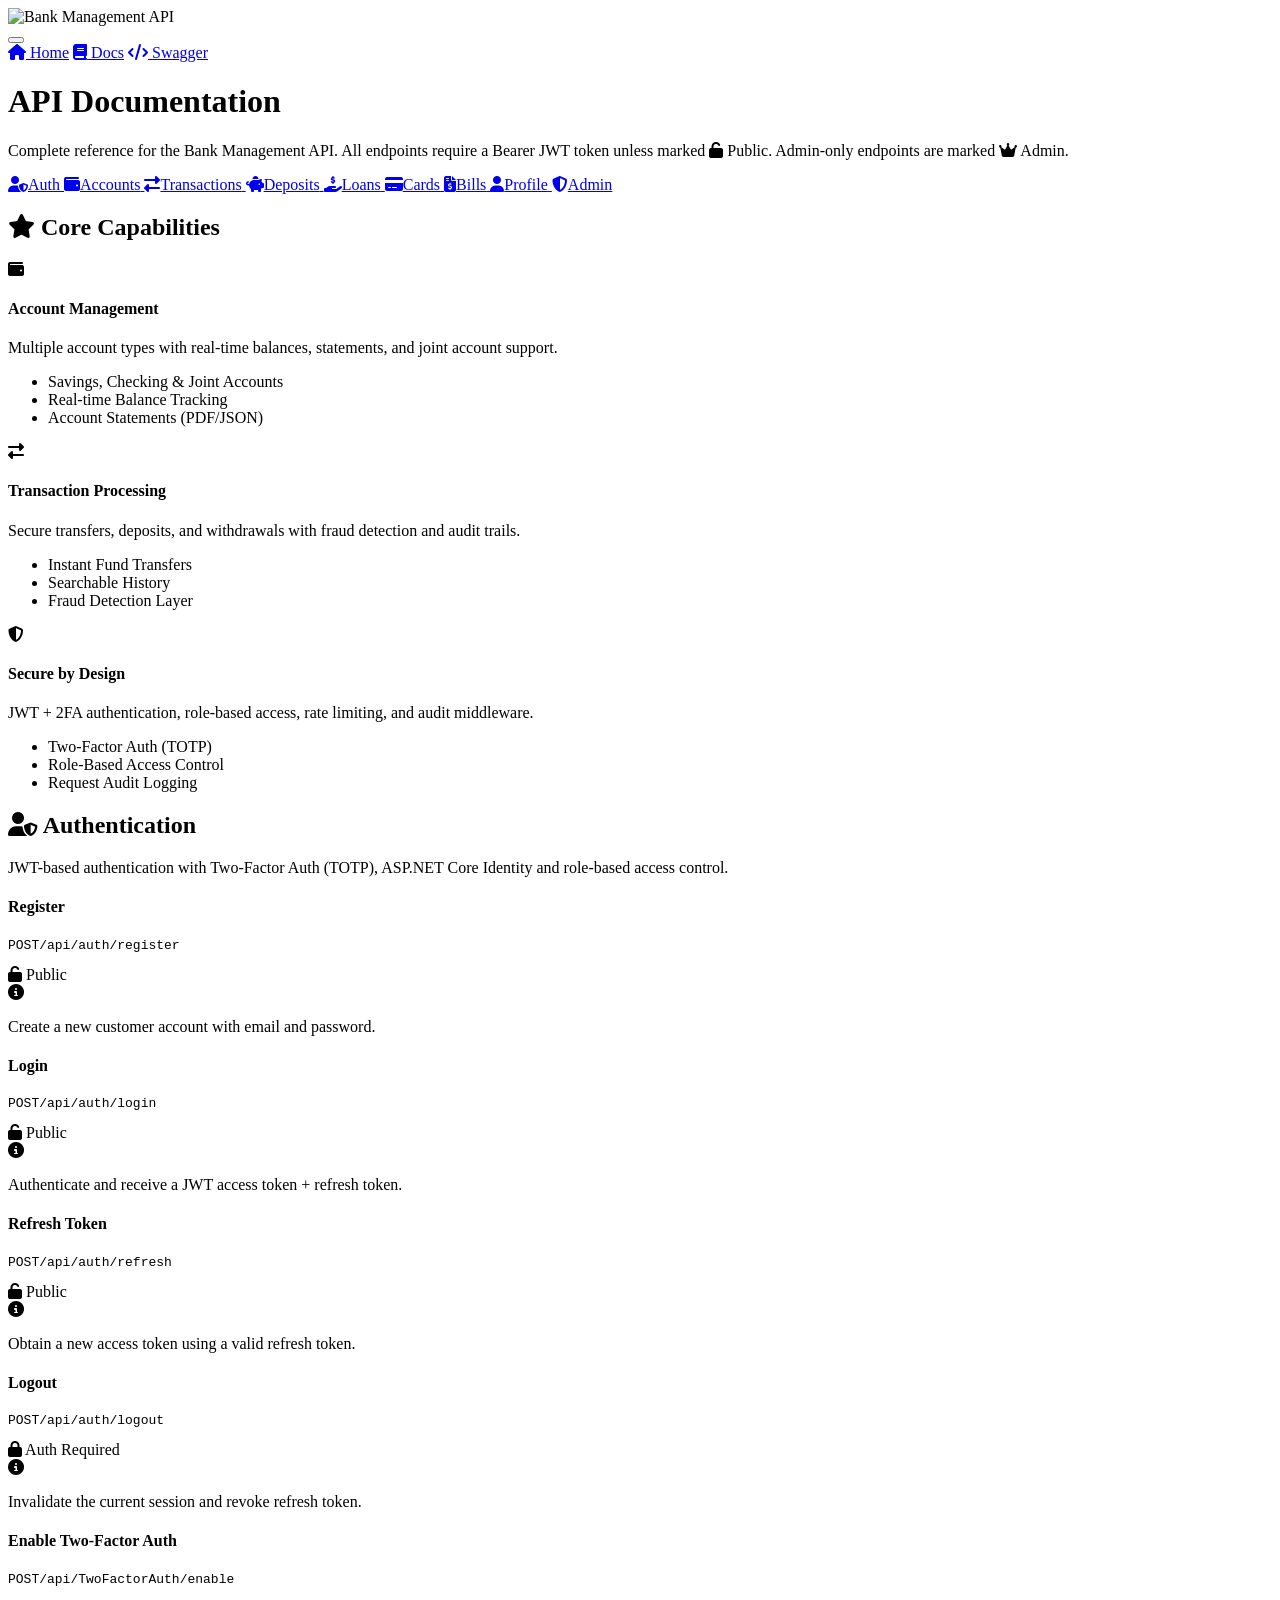
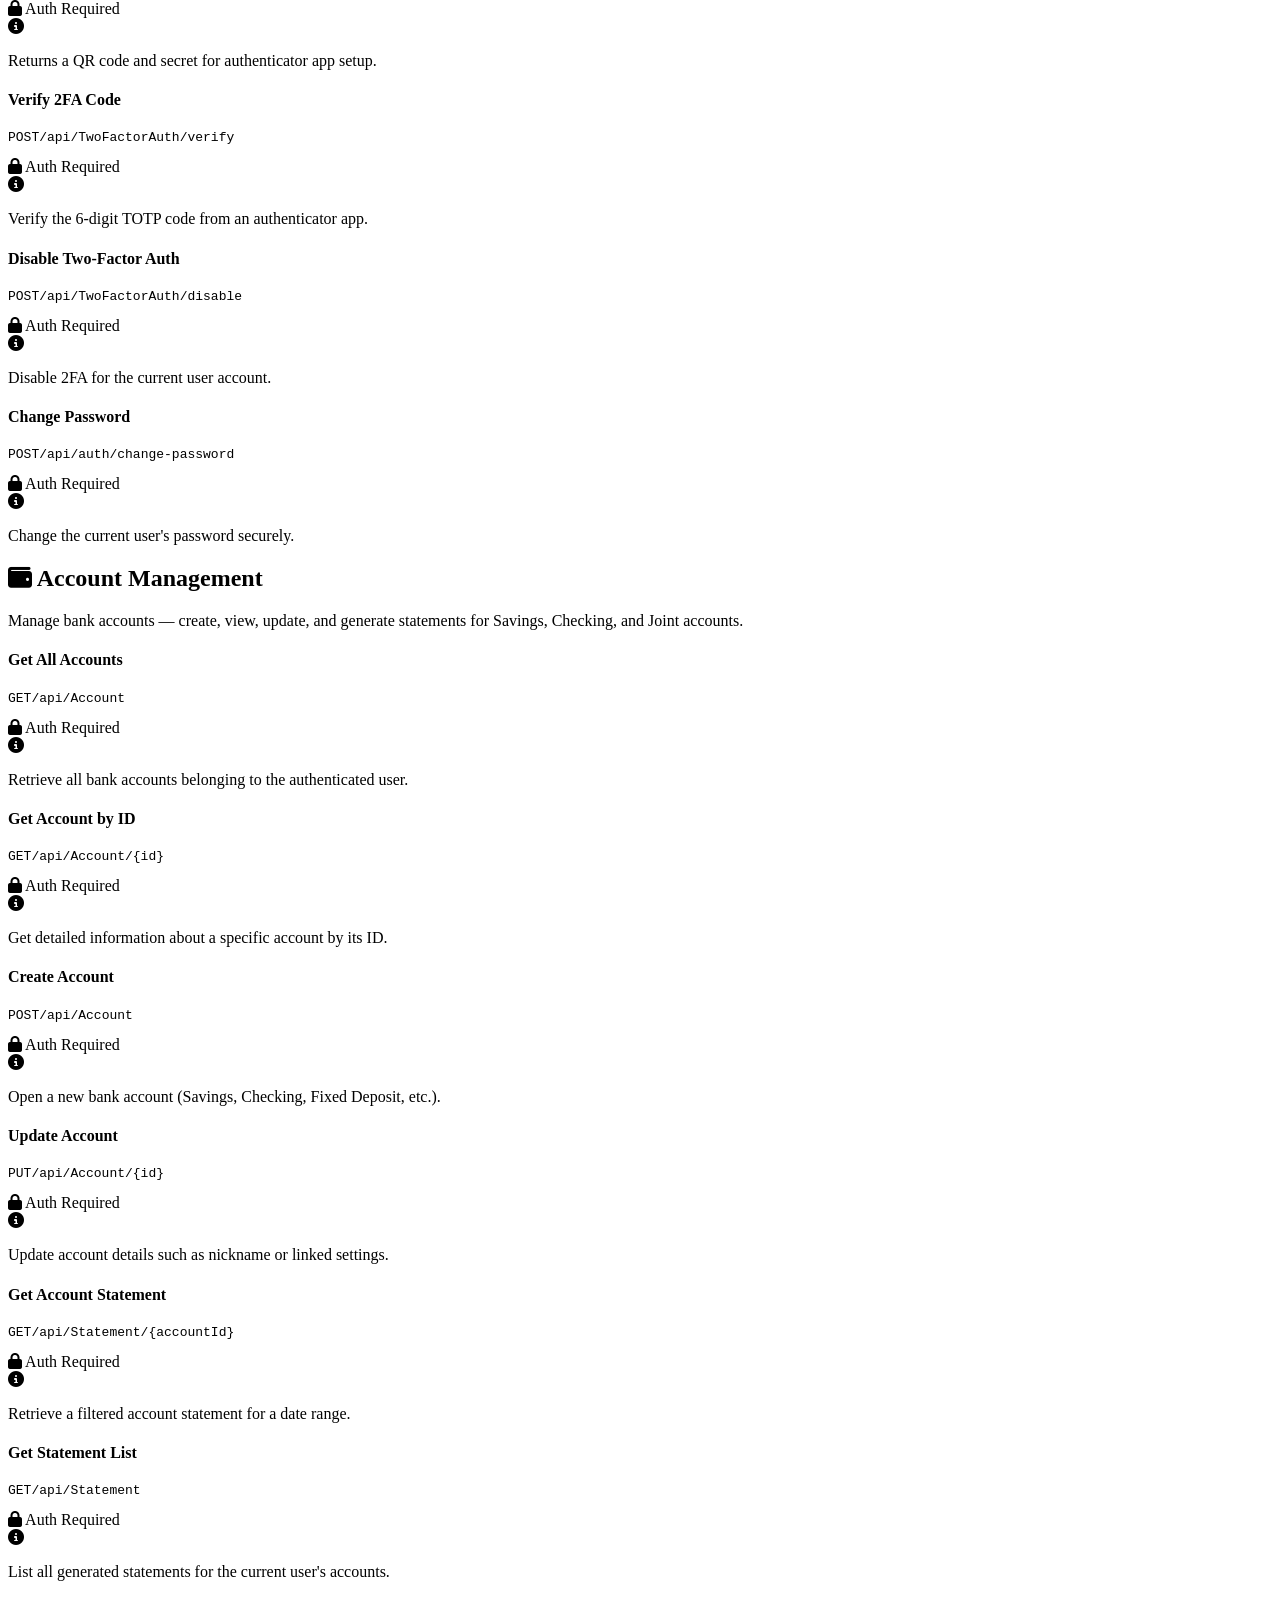
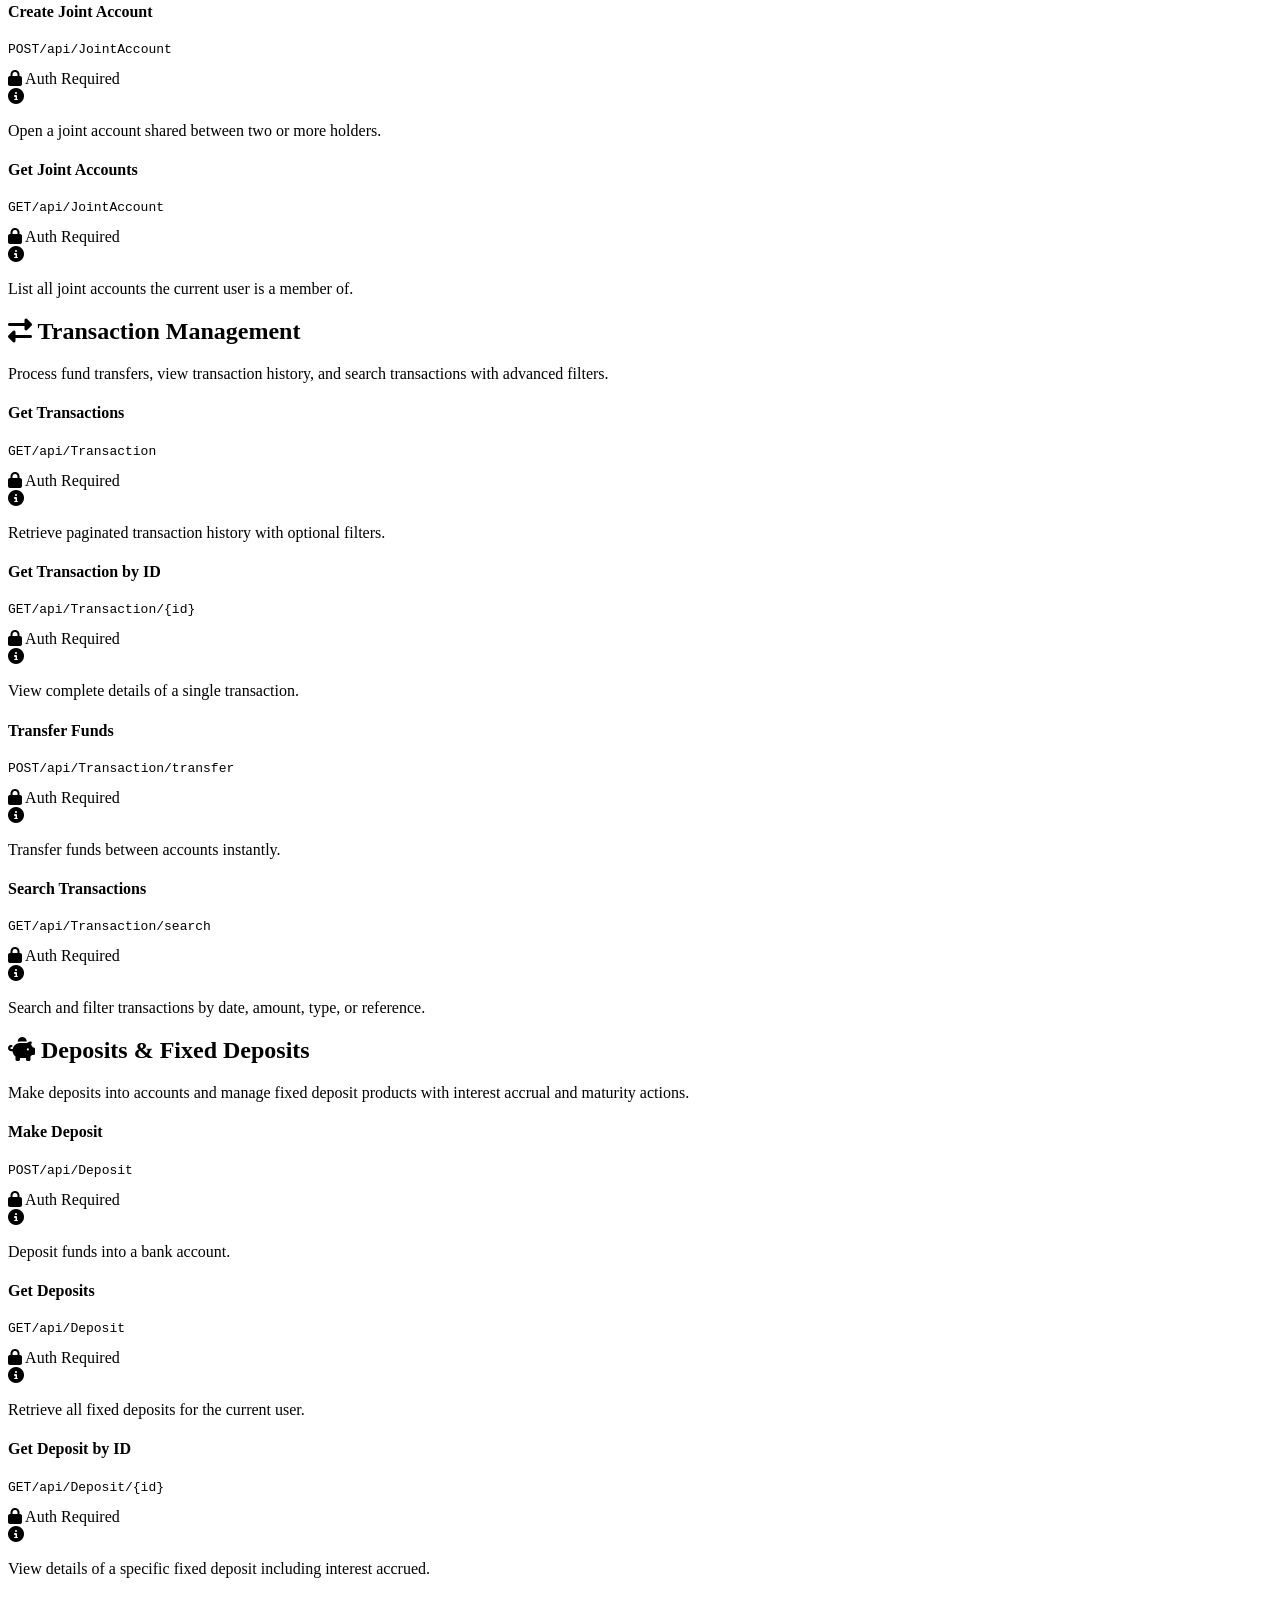
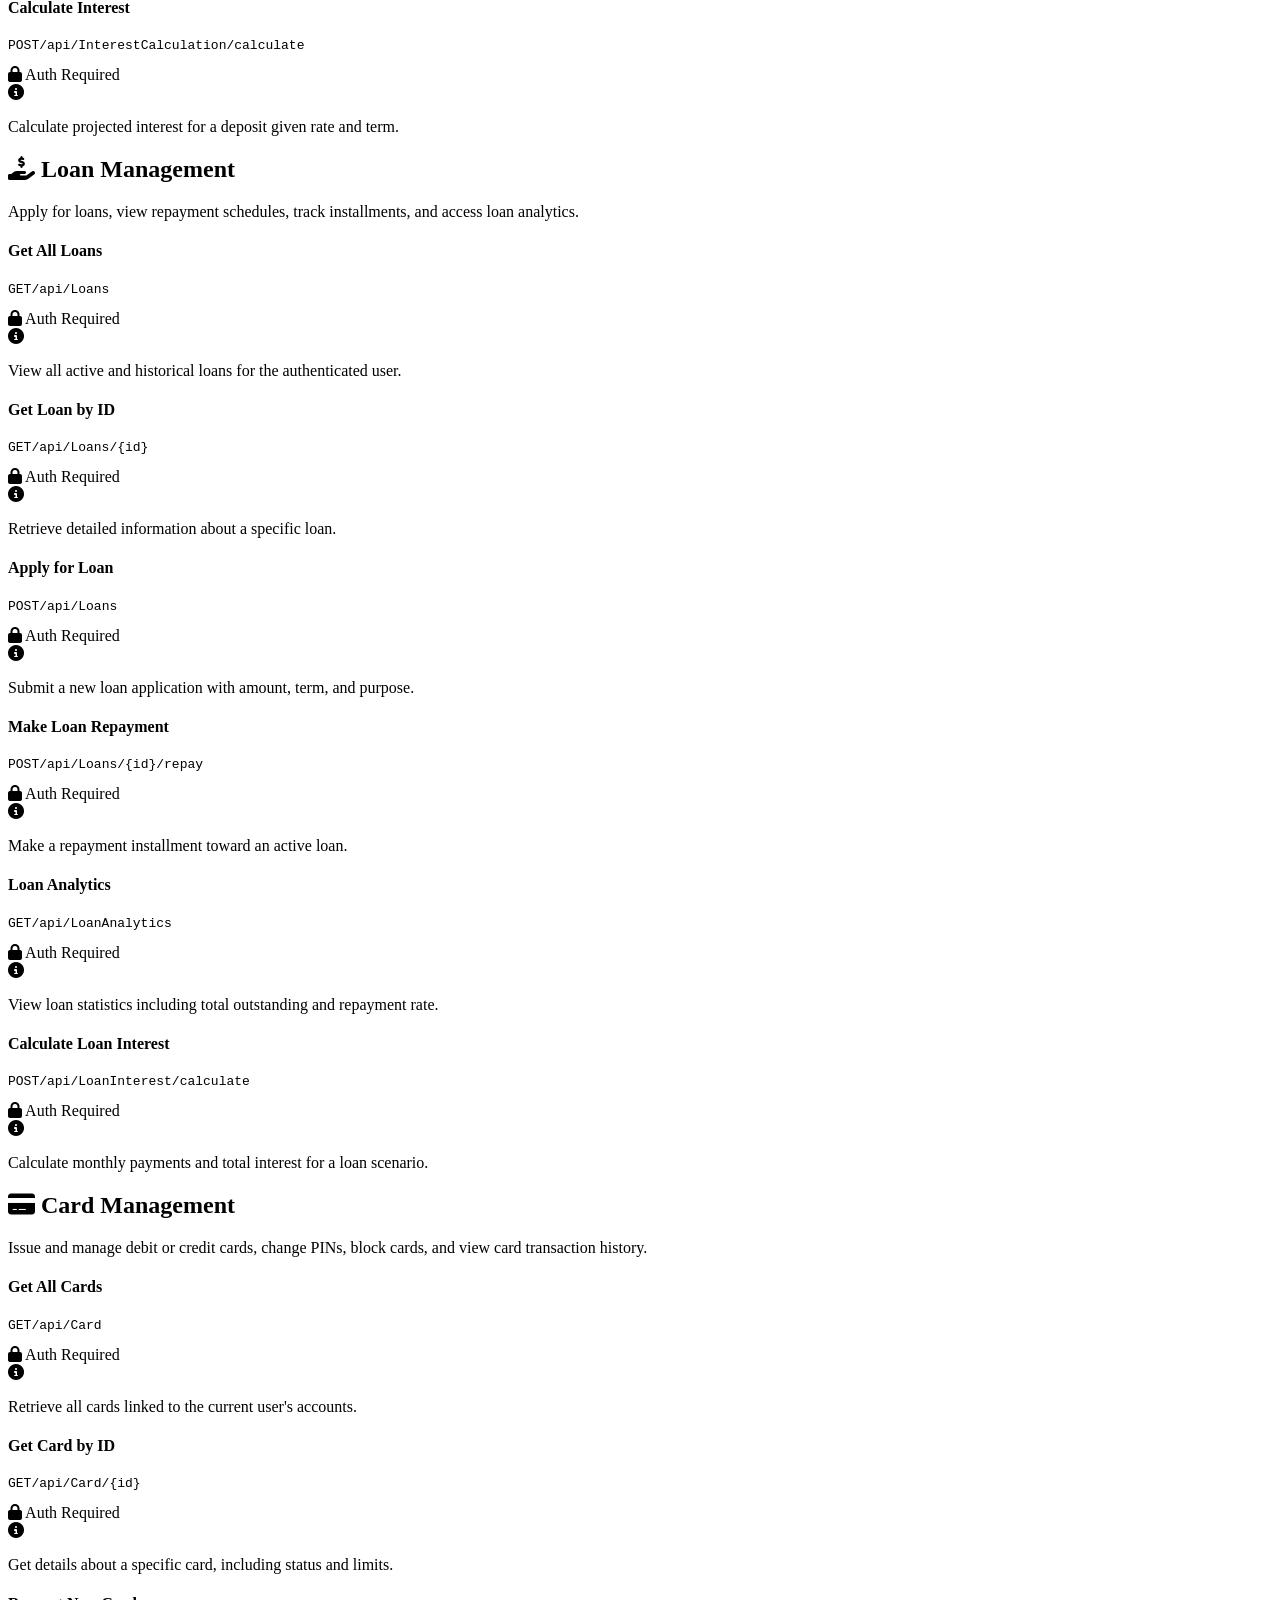
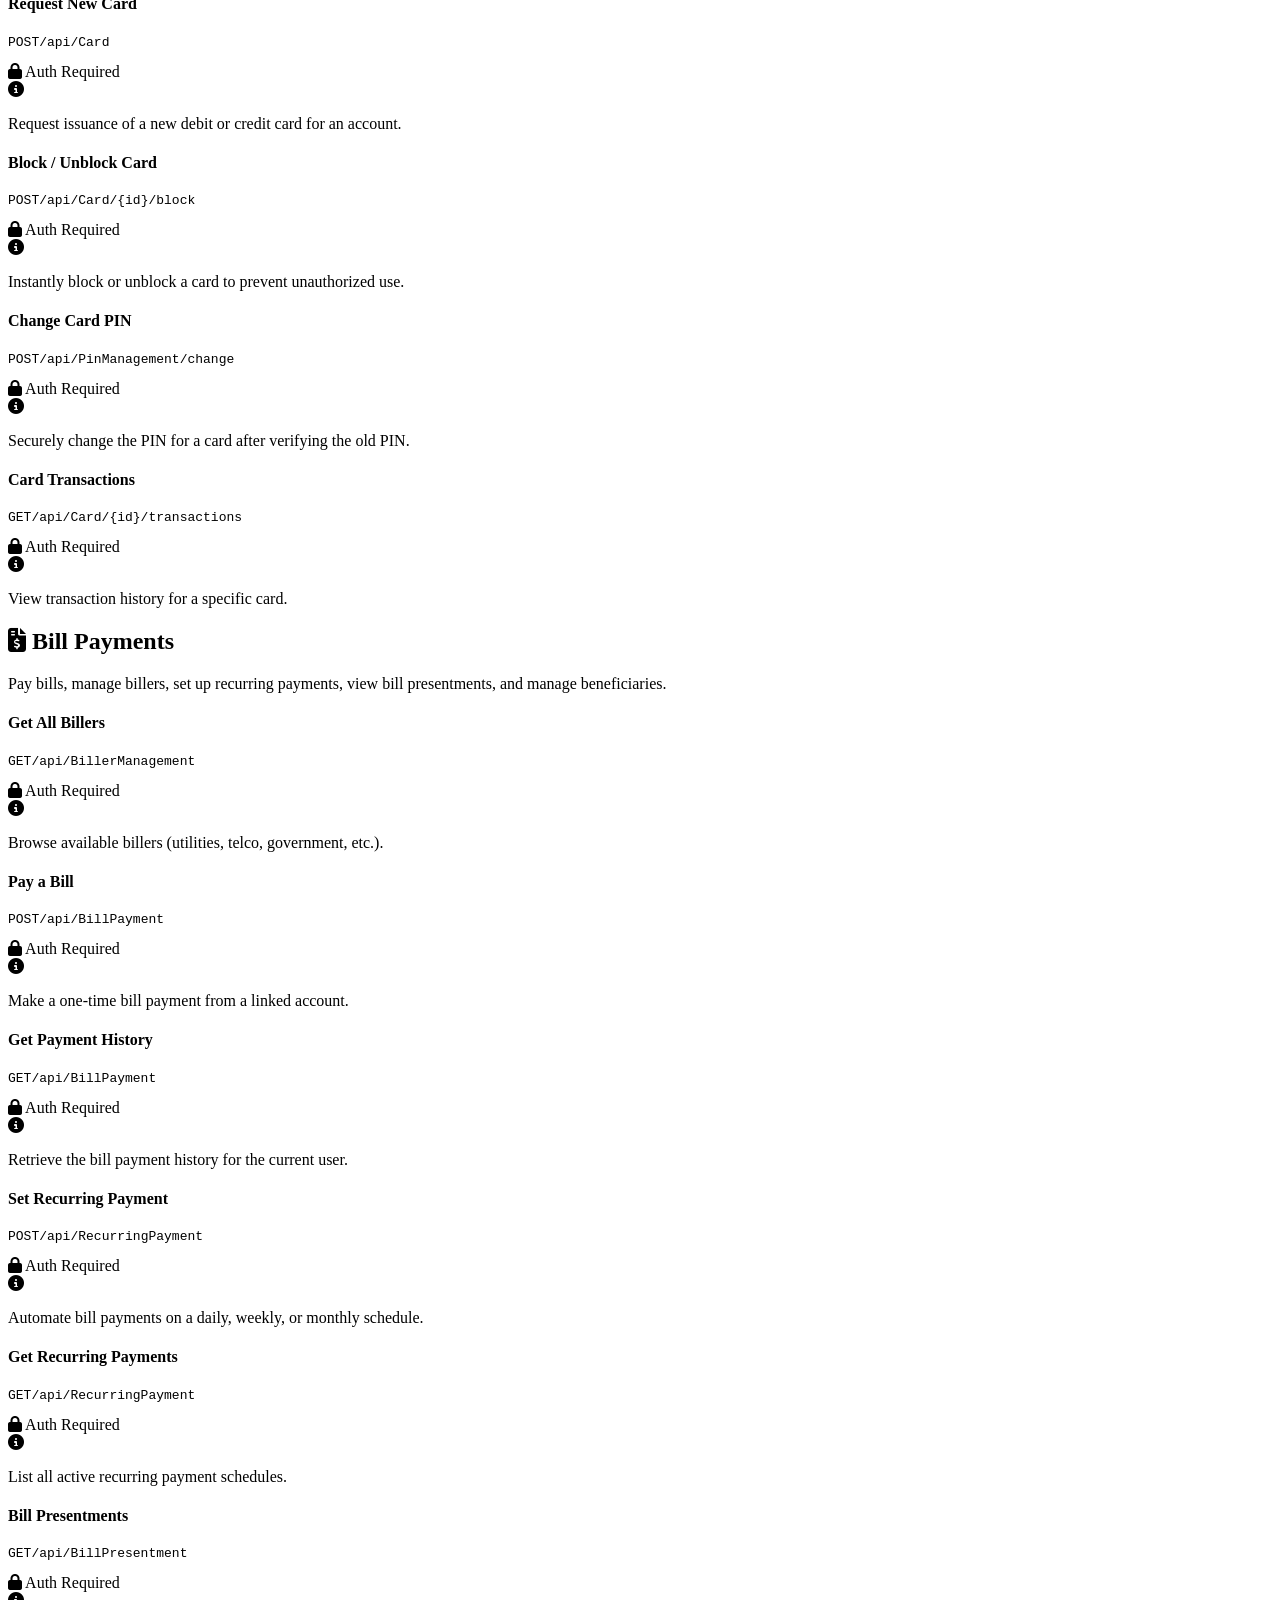
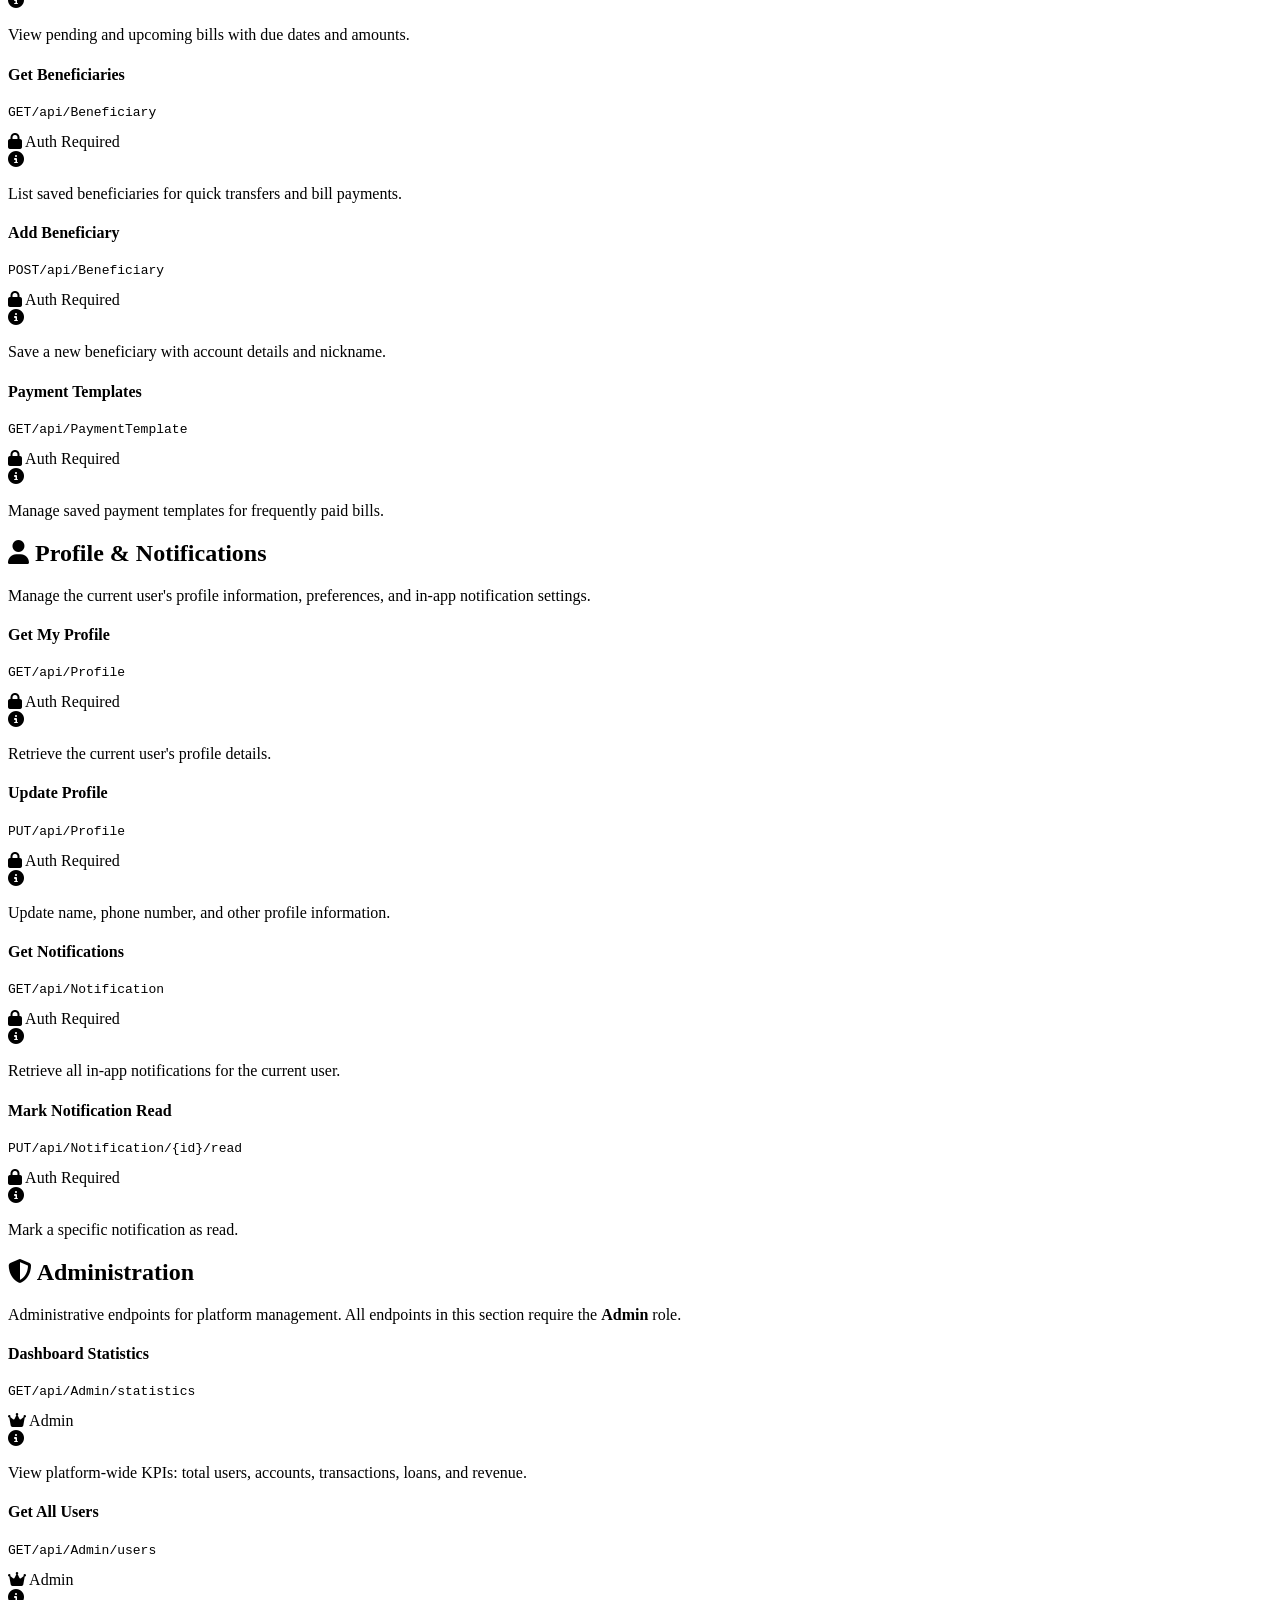
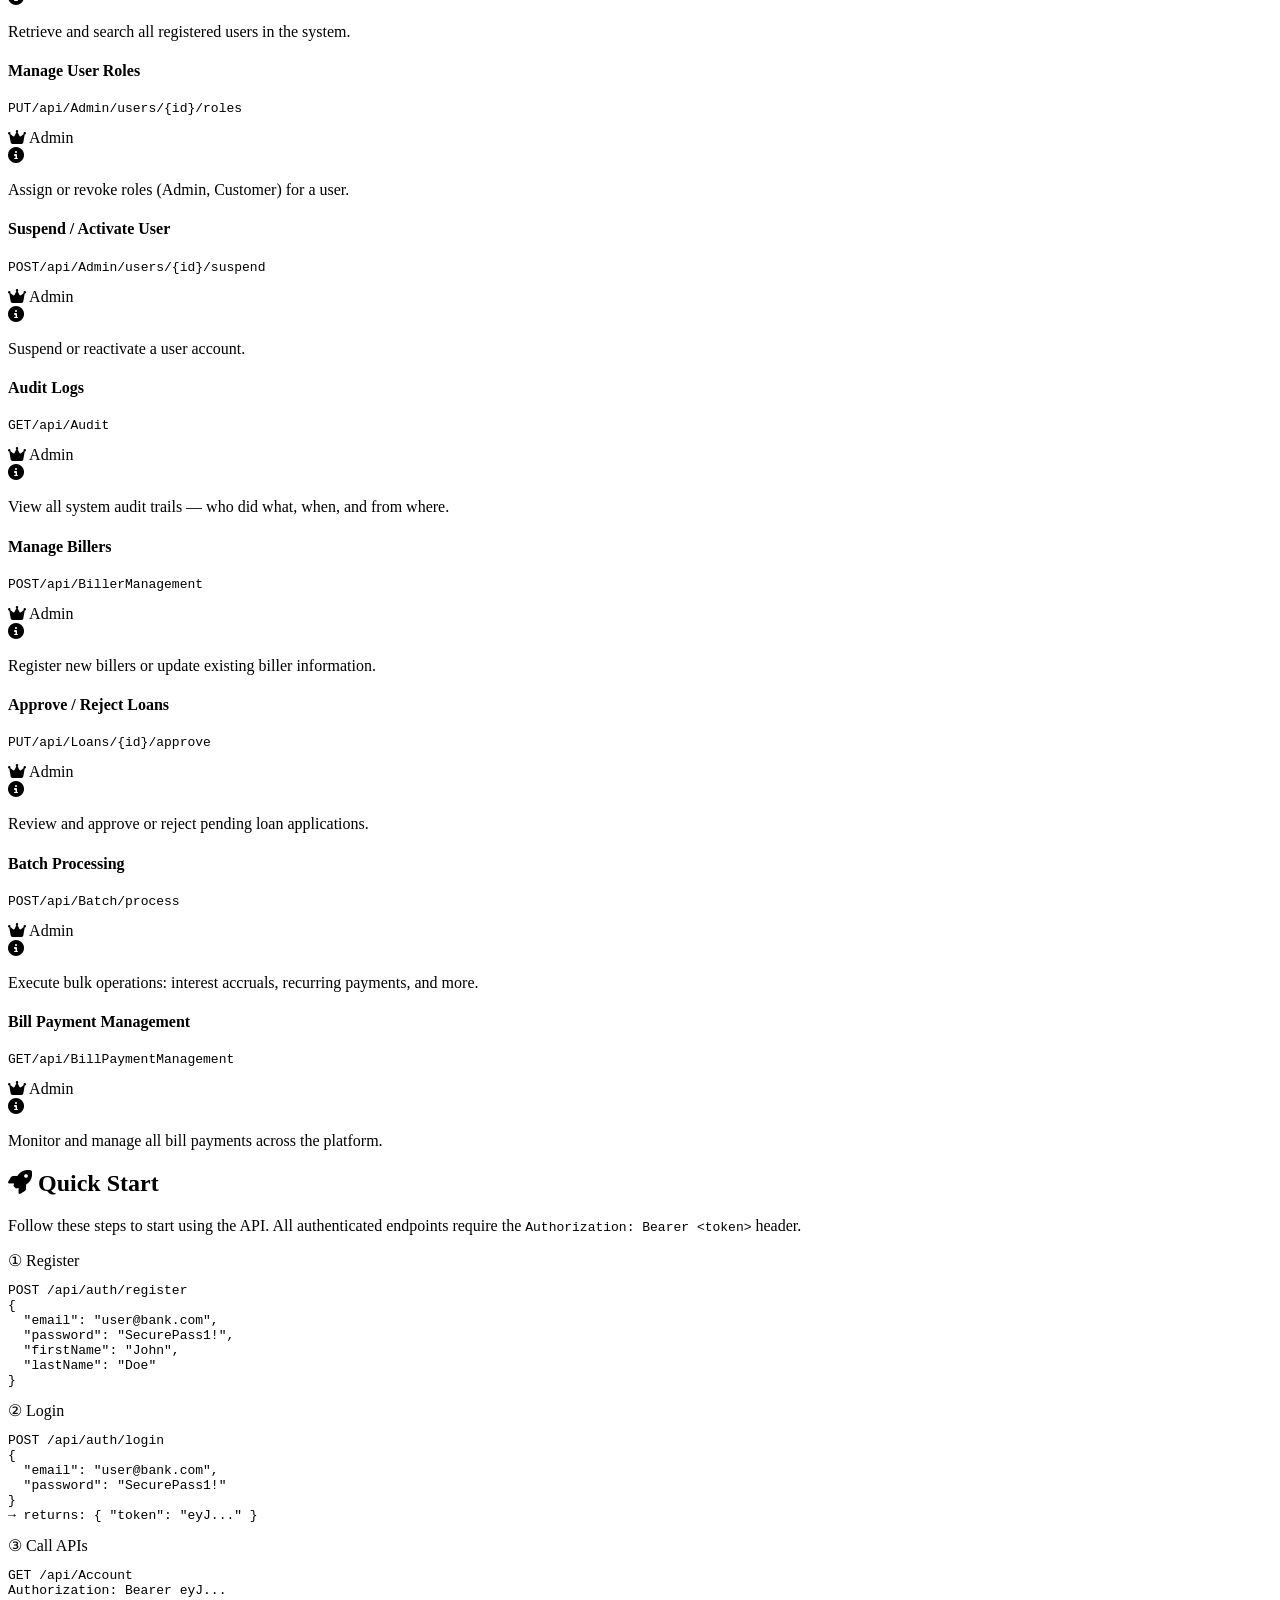
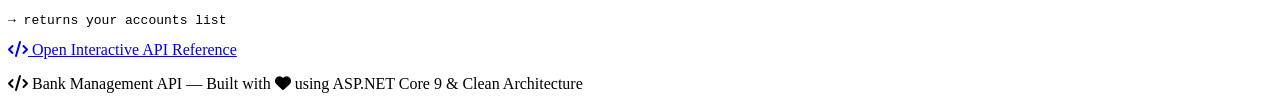
==== commit cc8d1f6d: "Centralize styles and scripts for improved consistency and responsiveness Consolidate all inline sty" ====
--- a/src/Bank.Api/wwwroot/Docs.html
+++ b/src/Bank.Api/wwwroot/Docs.html
@@ -6,58 +6,11 @@
     <meta name="description" content="Bank Management API documentation — explore endpoints for accounts, transactions, loans, cards, bills, and administration.">
     <title>Bank Management API — Docs</title>
     <link rel="icon" type="image/x-icon" href="/images/logo.png">
-    <link rel="stylesheet" href="/community-car.css">
     <link rel="preconnect" href="https://fonts.googleapis.com">
     <link rel="preconnect" href="https://fonts.gstatic.com" crossorigin>
-    <link href="https://fonts.googleapis.com/css2?family=Poppins:wght@300;400;500;600;700&family=Fira+Code:wght@400;700&display=swap" rel="stylesheet">
+    <link href="https://fonts.googleapis.com/css2?family=Poppins:wght@300;400;500;600;700&family=Fira+Code:wght@400;500&display=swap" rel="stylesheet">
     <link rel="stylesheet" href="https://cdnjs.cloudflare.com/ajax/libs/font-awesome/6.5.1/css/all.min.css">
-    <style>
-        nav a.active { color: white; background: rgba(30,144,255,0.15); }
-        .method-badge {
-            display: inline-block;
-            padding: 2px 10px;
-            border-radius: 5px;
-            font-size: 11px;
-            font-weight: 700;
-            letter-spacing: 0.5px;
-            margin-right: 6px;
-            font-family: 'Fira Code', monospace;
-        }
-        .method-get    { background: rgba(97,175,54,0.2);  color: #61af36; border: 1px solid rgba(97,175,54,0.4); }
-        .method-post   { background: rgba(73,204,144,0.2); color: #49cc90; border: 1px solid rgba(73,204,144,0.4); }
-        .method-put    { background: rgba(252,161,48,0.2); color: #fca130; border: 1px solid rgba(252,161,48,0.4); }
-        .method-delete { background: rgba(249,62,62,0.2);  color: #f93e3e; border: 1px solid rgba(249,62,62,0.4); }
-        .method-patch  { background: rgba(80,160,255,0.2); color: #50a0ff; border: 1px solid rgba(80,160,255,0.4); }
-        .endpoint-card code {
-            font-family: 'Fira Code', monospace;
-            font-size: 12.5px;
-            color: #e0e0e0;
-            word-break: break-all;
-        }
-        .auth-badge {
-            display: inline-flex;
-            align-items: center;
-            gap: 5px;
-            padding: 3px 10px;
-            border-radius: 12px;
-            font-size: 11px;
-            font-weight: 600;
-            background: rgba(255,193,7,0.1);
-            color: #ffc107;
-            border: 1px solid rgba(255,193,7,0.3);
-            margin-top: 4px;
-        }
-        .auth-badge.admin-badge {
-            background: rgba(220,53,69,0.1);
-            color: #dc3545;
-            border-color: rgba(220,53,69,0.3);
-        }
-        .auth-badge.public-badge {
-            background: rgba(40,167,69,0.1);
-            color: #28a745;
-            border-color: rgba(40,167,69,0.3);
-        }
-    </style>
+    <link rel="stylesheet" href="/community-car.css">
 </head>
 <body>
 
@@ -65,7 +18,10 @@
         <div class="intrologo">
             <img src="/images/logo.png" alt="Bank Management API">
         </div>
-        <div>
+        <button id="nav-hamburger" aria-label="Toggle navigation" aria-expanded="false">
+            <span></span><span></span><span></span>
+        </button>
+        <div id="nav-links">
             <a href="/"><i class="fa-solid fa-house"></i> Home</a>
             <a href="/Docs.html" class="active"><i class="fa-solid fa-book"></i> Docs</a>
             <a href="/swagger"><i class="fa-solid fa-code"></i> Swagger</a>
@@ -74,13 +30,13 @@
 
     <div class="doccontainer">
 
-        <div style="text-align: center; margin-bottom: 40px;">
-            <h1 style="font-size: 2.5rem; margin-bottom: 10px; color: white;">API Documentation</h1>
-            <p style="color: var(--text-muted); max-width: 800px; margin: 0 auto; font-size: 1rem; line-height: 1.7;">
+        <div class="docs-page-header">
+            <h1 class="docs-page-title">API Documentation</h1>
+            <p class="docs-page-desc">
                 Complete reference for the Bank Management API. All endpoints require a Bearer JWT token unless marked
-                <span class="auth-badge public-badge" style="vertical-align:middle;"><i class="fa-solid fa-unlock"></i> Public</span>.
+                <span class="auth-badge public-badge"><i class="fa-solid fa-unlock"></i> Public</span>.
                 Admin-only endpoints are marked
-                <span class="auth-badge admin-badge" style="vertical-align:middle;"><i class="fa-solid fa-crown"></i> Admin</span>.
+                <span class="auth-badge admin-badge"><i class="fa-solid fa-crown"></i> Admin</span>.
             </p>
         </div>
 
@@ -118,7 +74,7 @@
         <div class="docs-content-full">
 
             <!-- ===== FEATURES ===== -->
-            <section id="features" style="margin-bottom: 40px;">
+            <section id="features" class="docs-features-section">
                 <h2 class="section-title"><i class="fa-solid fa-star"></i> Core Capabilities</h2>
                 <div class="features-grid">
                     <div class="feature-card">
@@ -923,17 +879,17 @@
             </div>
 
             <!-- ===== GETTING STARTED ===== -->
-            <section style="margin-top: 60px; padding: 40px; background: var(--bg-card); border-radius: 16px; border: 1px solid var(--border-dark);">
-                <h2 class="section-title" style="margin-top: 0;"><i class="fa-solid fa-rocket"></i> Quick Start</h2>
-                <p style="color: var(--text-muted); margin-bottom: 24px; line-height: 1.7;">
+            <section class="quickstart-section" data-reveal>
+                <h2 class="section-title"><i class="fa-solid fa-rocket"></i> Quick Start</h2>
+                <p class="quickstart-desc">
                     Follow these steps to start using the API. All authenticated endpoints require the
-                    <code style="background: rgba(30,144,255,0.1); padding: 2px 8px; border-radius: 4px; font-family: 'Fira Code', monospace; color: #1e90ff;">Authorization: Bearer &lt;token&gt;</code> header.
+                    <code class="inline-code">Authorization: Bearer &lt;token&gt;</code> header.
                 </p>
 
-                <div style="display: grid; grid-template-columns: repeat(auto-fit, minmax(260px, 1fr)); gap: 20px;">
-                    <div style="padding: 24px; background: rgba(30,144,255,0.05); border-radius: 12px; border: 1px solid rgba(30,144,255,0.2);">
-                        <div style="font-size: 1.5rem; color: var(--primary-blue); font-weight: 700; margin-bottom: 8px;">① Register</div>
-                        <div class="docbox" style="margin: 12px 0;">
+                <div class="quickstart-grid">
+                    <div class="quickstart-step">
+                        <div class="step-number">① Register</div>
+                        <div class="docbox">
                             <pre><code>POST /api/auth/register
 {
   "email": "user@bank.com",
@@ -944,9 +900,9 @@
                         </div>
                     </div>
 
-                    <div style="padding: 24px; background: rgba(30,144,255,0.05); border-radius: 12px; border: 1px solid rgba(30,144,255,0.2);">
-                        <div style="font-size: 1.5rem; color: var(--primary-blue); font-weight: 700; margin-bottom: 8px;">② Login</div>
-                        <div class="docbox" style="margin: 12px 0;">
+                    <div class="quickstart-step">
+                        <div class="step-number">② Login</div>
+                        <div class="docbox">
                             <pre><code>POST /api/auth/login
 {
   "email": "user@bank.com",
@@ -956,9 +912,9 @@
                         </div>
                     </div>
 
-                    <div style="padding: 24px; background: rgba(30,144,255,0.05); border-radius: 12px; border: 1px solid rgba(30,144,255,0.2);">
-                        <div style="font-size: 1.5rem; color: var(--primary-blue); font-weight: 700; margin-bottom: 8px;">③ Call APIs</div>
-                        <div class="docbox" style="margin: 12px 0;">
+                    <div class="quickstart-step">
+                        <div class="step-number">③ Call APIs</div>
+                        <div class="docbox">
                             <pre><code>GET /api/Account
 Authorization: Bearer eyJ...
 
@@ -967,8 +923,8 @@
                     </div>
                 </div>
 
-                <div style="margin-top: 24px; text-align: center;">
-                    <a href="/swagger" class="home-btn home-btn-primary">
+                <div class="quickstart-cta">
+                    <a href="/swagger" class="home-btn">
                         <i class="fa-solid fa-code"></i> Open Interactive API Reference
                     </a>
                 </div>
@@ -986,39 +942,7 @@
         </p>
     </footer>
 
-    <script>
-        const tabLinks = document.querySelectorAll('.tab-link');
-        const sections = document.querySelectorAll('.resources');
-
-        function updateActiveTab() {
-            let currentSection = '';
-            sections.forEach(section => {
-                const sectionTop = section.offsetTop - 220;
-                if (window.scrollY >= sectionTop) {
-                    currentSection = section.getAttribute('id');
-                }
-            });
-            tabLinks.forEach(link => {
-                link.classList.toggle('active', link.getAttribute('data-section') === currentSection);
-            });
-        }
-
-        tabLinks.forEach(link => {
-            link.addEventListener('click', (e) => {
-                e.preventDefault();
-                tabLinks.forEach(l => l.classList.remove('active'));
-                link.classList.add('active');
-                const targetId = link.getAttribute('data-section');
-                const target = document.getElementById(targetId);
-                if (target) {
-                    window.scrollTo({ top: target.offsetTop - 190, behavior: 'smooth' });
-                }
-            });
-        });
-
-        window.addEventListener('scroll', updateActiveTab);
-        updateActiveTab();
-    </script>
+    <script src="/site.js" defer></script>
 
 </body>
 </html>
